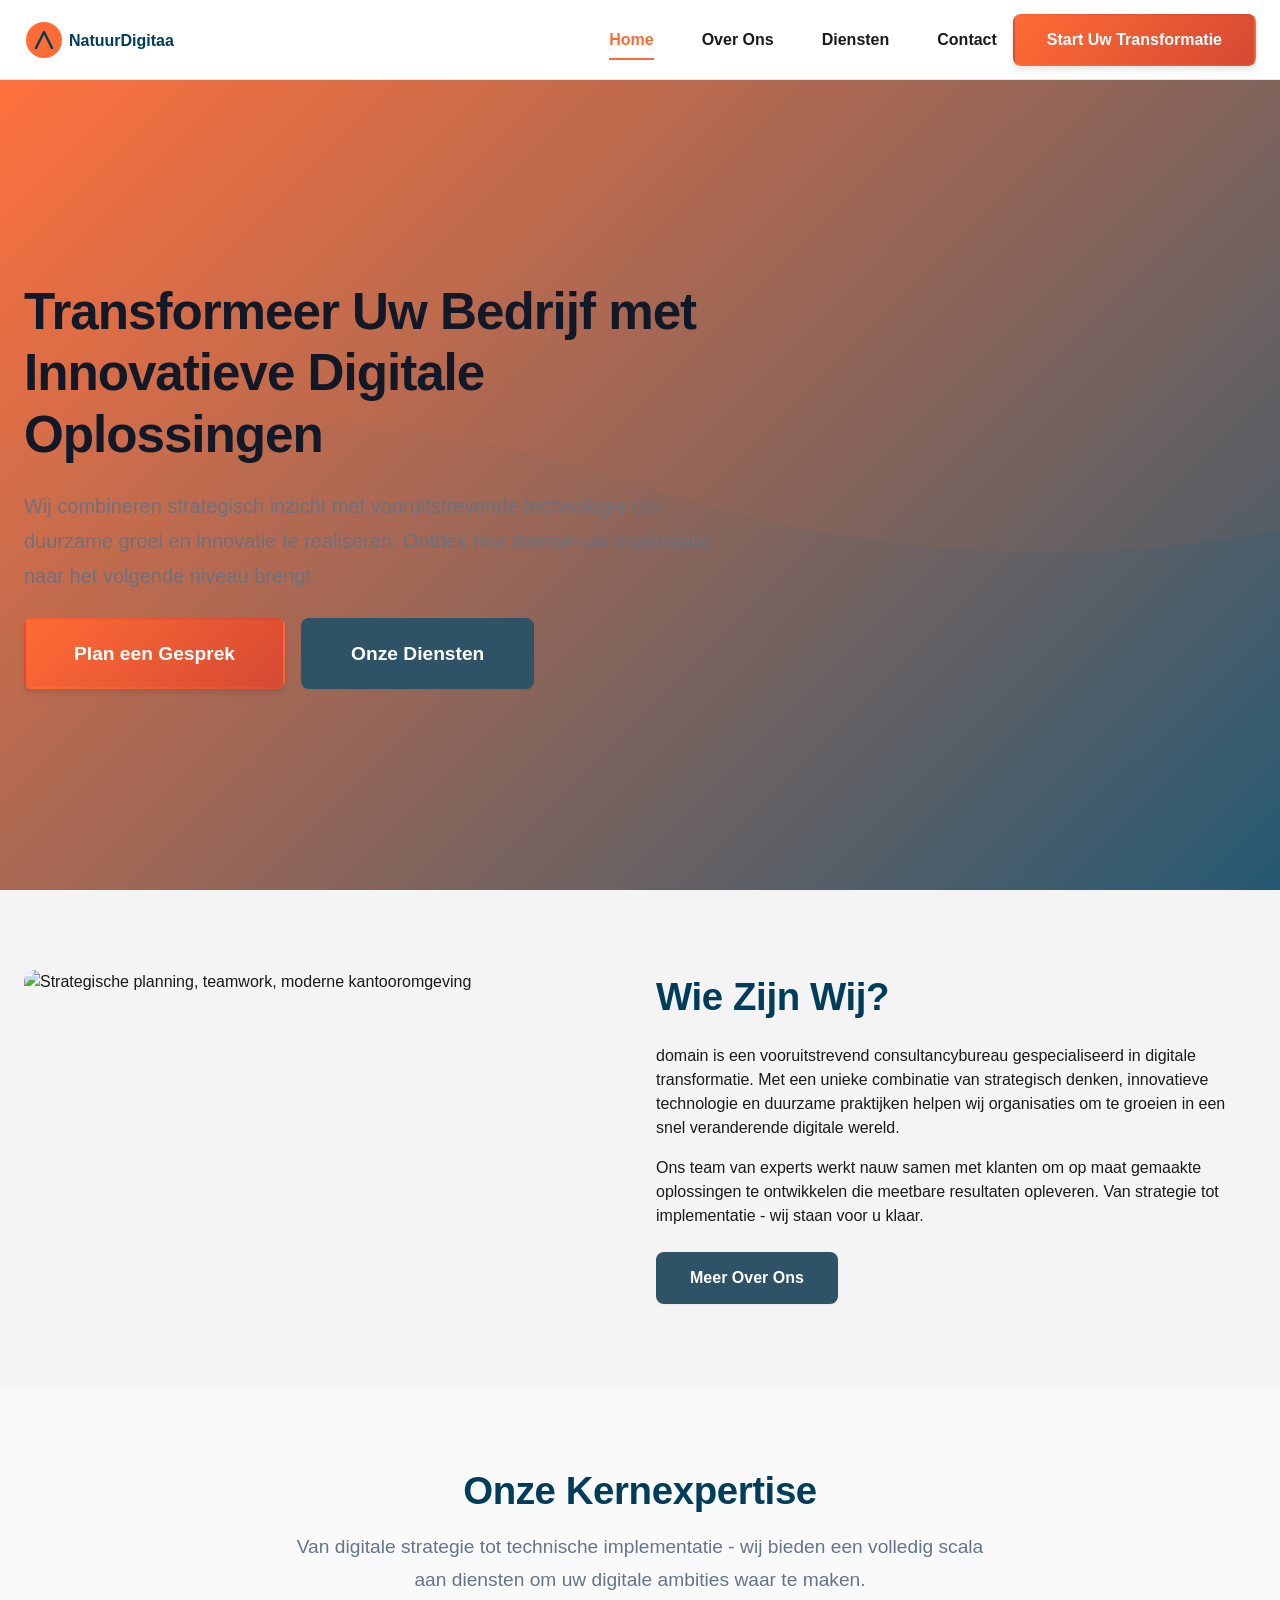
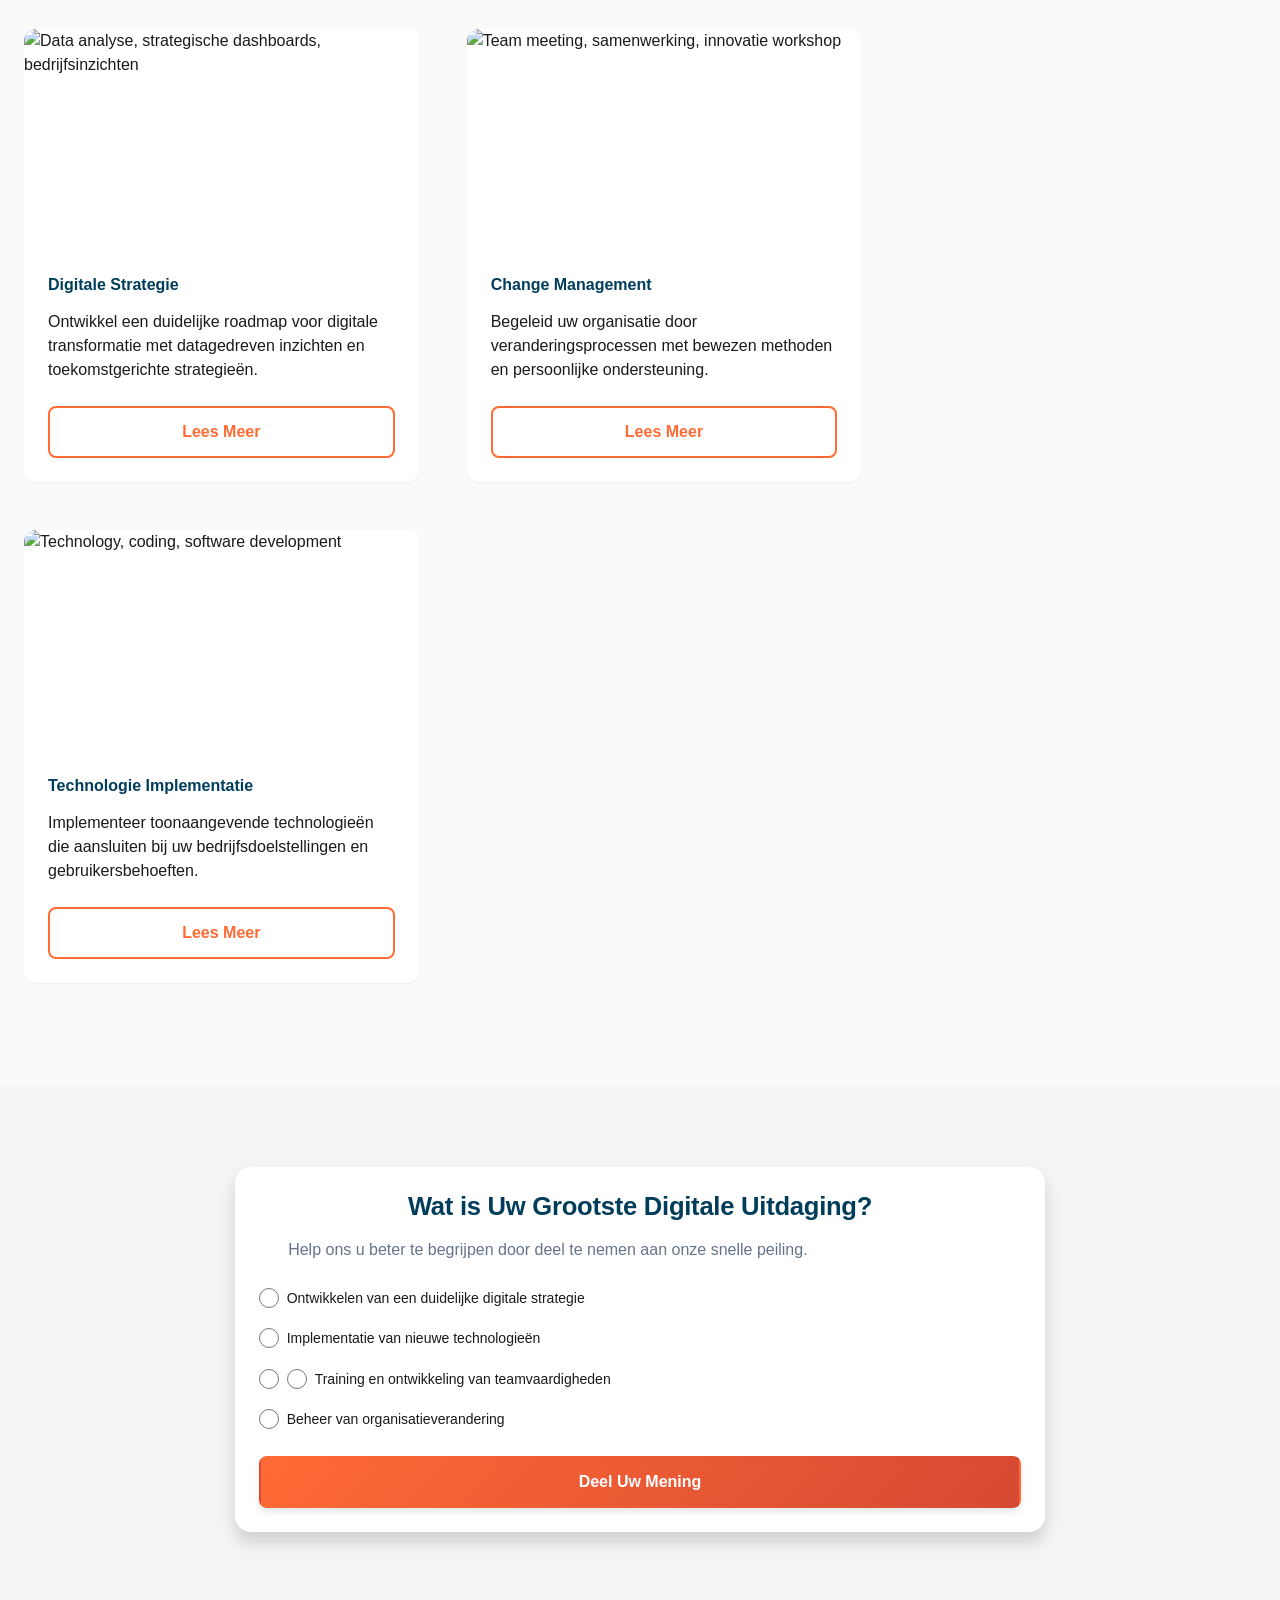
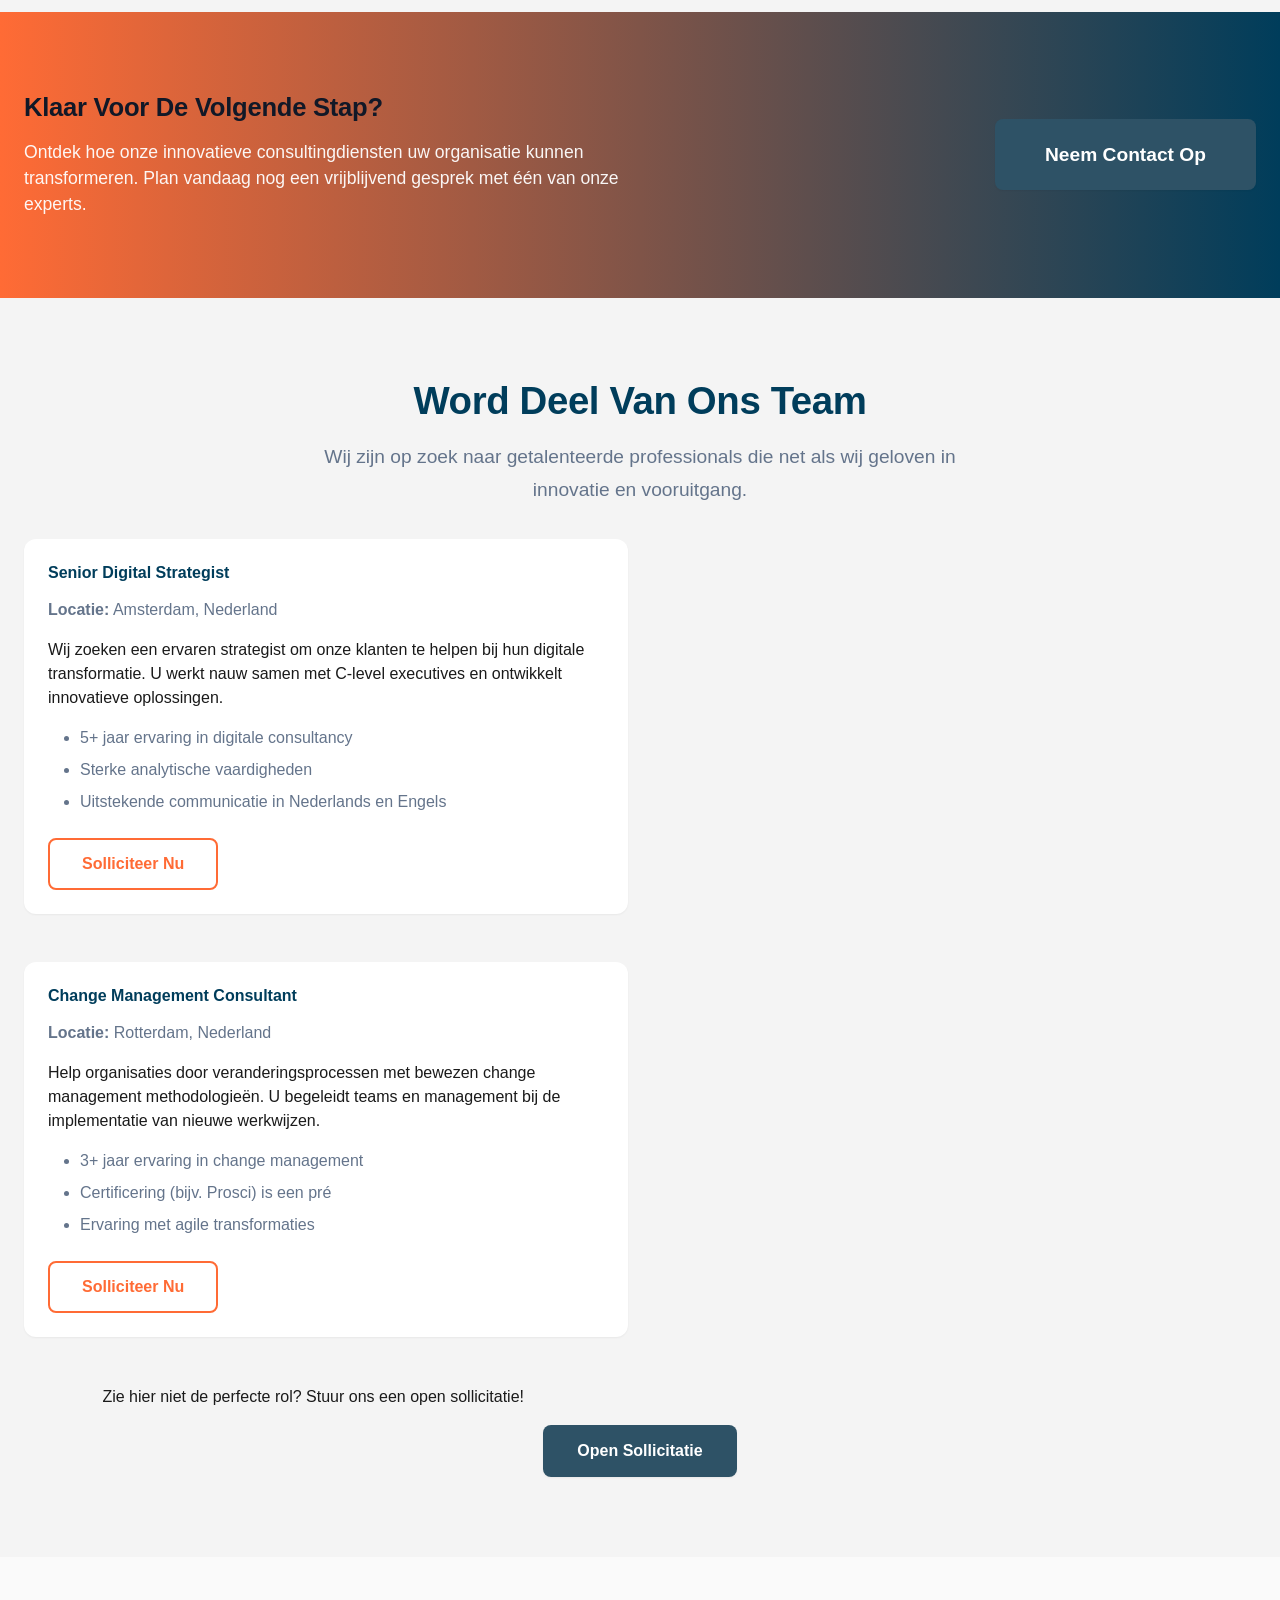
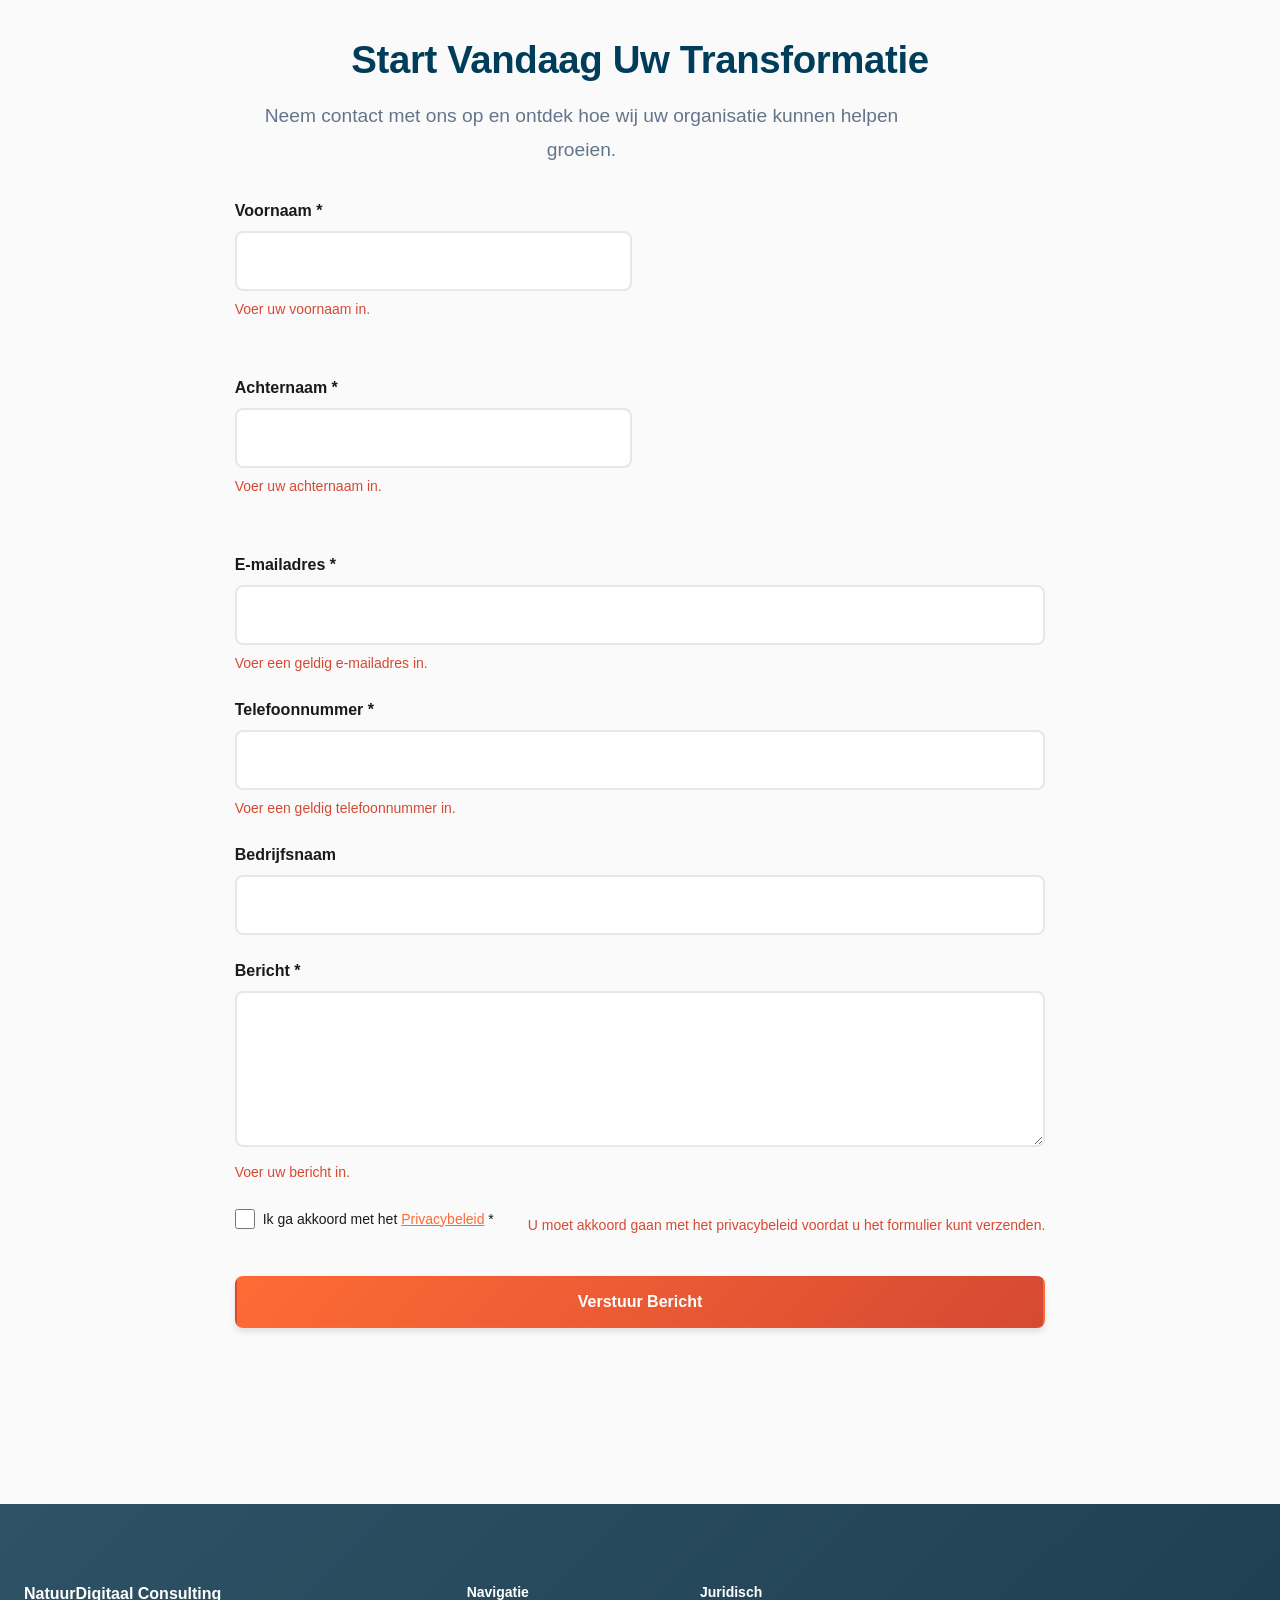
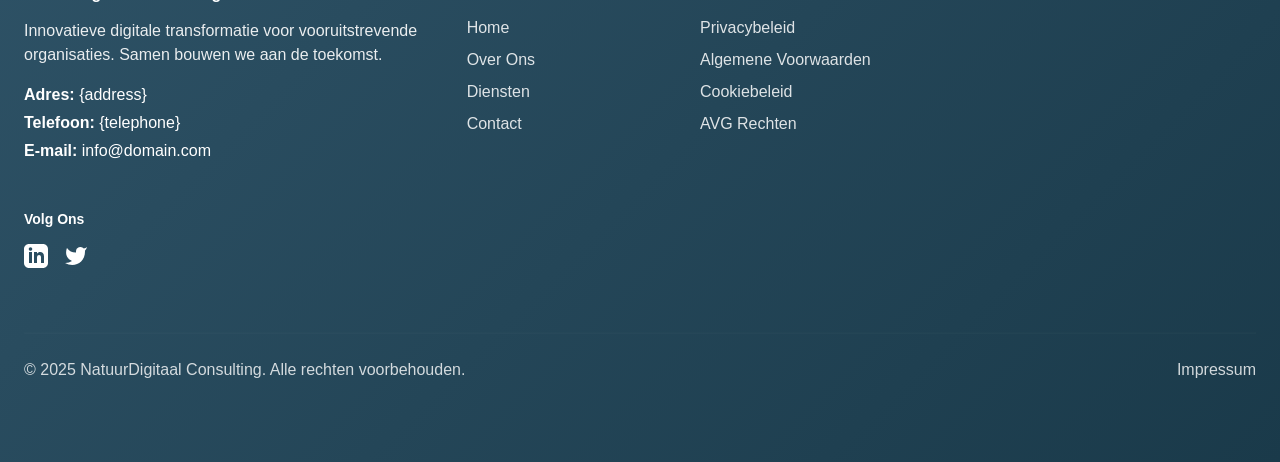
==== index.html @ 5a88f617 "Initial commit: Batch msgbatch_0125sQ4hq7trMGsB5WL47quD results" ====
<!doctype html>
<html lang="nl">
 <head>
  <meta charset="UTF-8">
  <meta name="viewport" content="width=device-width, initial-scale=1.0">
  <title>domain - Innovatieve Digitale Transformatie | domain.com</title>
  <meta name="description" content="domain biedt innovatieve digitale transformatieoplossingen met een toekomstgerichte aanpak. Ontdek hoe wij uw bedrijf helpen groeien met op maat gemaakte consultingdiensten.">
  <link rel="canonical" href="https://domain.com/">
  <meta property="og:title" content="domain - Innovatieve Digitale Transformatie">
  <meta property="og:description" content="Vooruitstrevende digitale consultingoplossingen voor moderne bedrijven. Transformeer uw organisatie met onze innovatieve aanpak.">
  <meta property="og:type" content="website">
  <meta property="og:url" content="https://domain.com/">
  <meta property="og:image" content="https://images.unsplash.com/photo-1551434678-e076c223a692?w=1200&amp;h=630&amp;fit=crop">
  <link rel="stylesheet" href="style.css">
  <link rel="icon" type="image/png" href="/favicon.png">
  <link rel="apple-touch-icon" href="/apple-touch-icon.png">
 </head>
 <body>
  <header class="l-header navbar navbar-expand-md sticky-top bg-white border-bottom">
   <div class="container">
    <a class="c-logo navbar-brand" href="/" aria-label="NatuurDigitaal Consulting Home"> 
     <svg class="c-logo__img" width="150" height="40" viewBox="0 0 150 40" fill="none" xmlns="http://www.w3.org/2000/svg" aria-hidden="true">
      <circle cx="20" cy="20" r="18" fill="#FF6B35" /> <path d="M12 28L20 12L28 28" stroke="#003D5B" stroke-width="2.5" stroke-linecap="round" stroke-linejoin="round" /> <text x="45" y="26" font-family="Arial, sans-serif" font-size="16" font-weight="700" fill="#003D5B">NatuurDigitaal</text>
     </svg> 
    </a>
    <button class="c-nav__toggle navbar-toggler" type="button" aria-controls="navbarNav" aria-expanded="false" aria-label="Toggle navigatie"><span class="navbar-toggler-icon"></span></button>
    <div class="collapse navbar-collapse" id="navbarNav">
     <nav class="c-nav navbar-nav ms-auto" aria-label="Hoofdnavigatie">
      <a class="c-nav__link nav-link" href="/" aria-current="page">Home</a> <a class="c-nav__link nav-link" href="about.html">Over Ons</a> <a class="c-nav__link nav-link" href="services.html">Diensten</a> <a class="c-nav__link nav-link" href="contact.html">Contact</a>
     </nav>
     <a href="contact.html" class="c-button c-button--primary ms-md-3 mt-3 mt-md-0">Start Uw Transformatie</a>
    </div>
   </div>
  </header>
  <main>
   <section class="c-hero l-section py-5" style="background: linear-gradient(135deg, rgba(255,107,53,0.95) 0%, rgba(0,61,91,0.85) 100%), url('https://images.unsplash.com/photo-1497366216548-37526070297c?w=1920&amp;h=1080&amp;fit=crop&amp;q=80') center/cover no-repeat; min-height: 90vh; display: flex; align-items: center; color: white;" data-aos="fade-in">
    <div class="container">
     <div class="row align-items-center">
      <div class="col-lg-7">
       <h1 class="display-3 fw-bold mb-4" style="line-height: 1.2;">Transformeer Uw Bedrijf met Innovatieve Digitale Oplossingen</h1>
       <p class="lead mb-4" style="font-size: 1.25rem; opacity: 0.95;">Wij combineren strategisch inzicht met vooruitstrevende technologie om duurzame groei en innovatie te realiseren. Ontdek hoe domain uw organisatie naar het volgende niveau brengt.</p>
       <div class="d-flex flex-wrap gap-3">
        <a href="contact.html" class="c-button c-button--primary c-button--lg">Plan een Gesprek</a> <a href="services.html" class="c-button c-button--secondary c-button--lg">Onze Diensten</a>
       </div>
      </div>
     </div>
    </div>
   </section>
   <section class="l-section py-4 py-md-5 bg-light" id="about-snippet">
    <div class="container">
     <div class="row align-items-center gy-4">
      <div class="col-lg-6" data-aos="fade-right">
       <div class="ratio ratio-16x9">
        <img src="https://images.unsplash.com/photo-1454165804606-c3d57bc86b40?w=800&amp;h=600&amp;fit=crop&amp;q=80" alt="Strategische planning, teamwork, moderne kantooromgeving" class="img-fluid" style="object-fit: cover; border-radius: 12px;" loading="lazy" width="800" height="600">
       </div>
      </div>
      <div class="col-lg-6" data-aos="fade-left">
       <h2 class="fw-bold mb-4" style="color: #003D5B;">Wie Zijn Wij?</h2>
       <p class="mb-3">domain is een vooruitstrevend consultancybureau gespecialiseerd in digitale transformatie. Met een unieke combinatie van strategisch denken, innovatieve technologie en duurzame praktijken helpen wij organisaties om te groeien in een snel veranderende digitale wereld.</p>
       <p class="mb-4">Ons team van experts werkt nauw samen met klanten om op maat gemaakte oplossingen te ontwikkelen die meetbare resultaten opleveren. Van strategie tot implementatie - wij staan voor u klaar.</p>
       <a href="about.html" class="c-button c-button--secondary">Meer Over Ons</a>
      </div>
     </div>
    </div>
   </section>
   <section class="l-section py-4 py-md-5" id="services-overview">
    <div class="container">
     <div class="text-center mb-5" data-aos="fade-up">
      <h2 class="fw-bold mb-3" style="color: #003D5B;">Onze Kernexpertise</h2>
      <p class="lead" style="max-width: 700px; margin: 0 auto; color: #64748b;">Van digitale strategie tot technische implementatie - wij bieden een volledig scala aan diensten om uw digitale ambities waar te maken.</p>
     </div>
     <div class="row g-4">
      <div class="col-md-6 col-lg-4" data-aos="fade-up" data-aos-delay="100">
       <div class="c-card card h-100 border-0 shadow-sm d-flex flex-column">
        <div class="ratio ratio-16x9">
         <img src="https://images.unsplash.com/photo-1460925895917-afdab827c52f?w=600&amp;h=400&amp;fit=crop&amp;q=80" alt="Data analyse, strategische dashboards, bedrijfsinzichten" class="card-img-top" style="object-fit: cover;" loading="lazy" width="600" height="400">
        </div>
        <div class="card-body d-flex flex-column">
         <h3 class="h5 fw-semibold mb-3" style="color: #003D5B;">Digitale Strategie</h3>
         <p class="mb-4">Ontwikkel een duidelijke roadmap voor digitale transformatie met datagedreven inzichten en toekomstgerichte strategieën.</p>
         <a href="services.html#digital-strategy" class="c-button c-button--tertiary mt-auto">Lees Meer</a>
        </div>
       </div>
      </div>
      <div class="col-md-6 col-lg-4" data-aos="fade-up" data-aos-delay="200">
       <div class="c-card card h-100 border-0 shadow-sm d-flex flex-column">
        <div class="ratio ratio-16x9">
         <img src="https://images.unsplash.com/photo-1551434678-e076c223a692?w=600&amp;h=400&amp;fit=crop&amp;q=80" alt="Team meeting, samenwerking, innovatie workshop" class="card-img-top" style="object-fit: cover;" loading="lazy" width="600" height="400">
        </div>
        <div class="card-body d-flex flex-column">
         <h3 class="h5 fw-semibold mb-3" style="color: #003D5B;">Change Management</h3>
         <p class="mb-4">Begeleid uw organisatie door veranderingsprocessen met bewezen methoden en persoonlijke ondersteuning.</p>
         <a href="services.html#change-management" class="c-button c-button--tertiary mt-auto">Lees Meer</a>
        </div>
       </div>
      </div>
      <div class="col-md-6 col-lg-4" data-aos="fade-up" data-aos-delay="300">
       <div class="c-card card h-100 border-0 shadow-sm d-flex flex-column">
        <div class="ratio ratio-16x9">
         <img src="https://images.unsplash.com/photo-1519389950473-47ba0277781c?w=600&amp;h=400&amp;fit=crop&amp;q=80" alt="Technology, coding, software development" class="card-img-top" style="object-fit: cover;" loading="lazy" width="600" height="400">
        </div>
        <div class="card-body d-flex flex-column">
         <h3 class="h5 fw-semibold mb-3" style="color: #003D5B;">Technologie Implementatie</h3>
         <p class="mb-4">Implementeer toonaangevende technologieën die aansluiten bij uw bedrijfsdoelstellingen en gebruikersbehoeften.</p>
         <a href="services.html#technology" class="c-button c-button--tertiary mt-auto">Lees Meer</a>
        </div>
       </div>
      </div>
     </div>
    </div>
   </section>
   <section class="l-section py-4 py-md-5 bg-light" id="interactive-poll">
    <div class="container">
     <div class="row justify-content-center">
      <div class="col-lg-8" data-aos="zoom-in">
       <div class="card border-0 shadow-lg" style="border-radius: 16px; overflow: hidden;">
        <div class="card-body p-4 p-md-5">
         <h2 class="h3 fw-bold text-center mb-4" style="color: #003D5B;">Wat is Uw Grootste Digitale Uitdaging?</h2>
         <p class="text-center mb-4" style="color: #64748b;">Help ons u beter te begrijpen door deel te nemen aan onze snelle peiling.</p>
         <form id="pollForm" class="c-form">
          <div class="c-form__group mb-3">
           <div class="form-check mb-2">
            <input class="form-check-input" type="radio" name="challenge" id="challenge1" value="digital-strategy" required> <label class="form-check-label" for="challenge1"> Ontwikkelen van een duidelijke digitale strategie </label>
           </div>
           <div class="form-check mb-2">
            <input class="form-check-input" type="radio" name="challenge" id="challenge2" value="technology-adoption" required> <label class="form-check-label" for="challenge2"> Implementatie van nieuwe technologieën </label>
           </div>
           <div class="form-check mb-2">
            <input class="form-check-input" type="radio" name="challenge" id="challenge3" value="team-skills" required> <input class="form-check-input" type="radio" name="challenge" id="challenge3" value="team-skills" required> <label class="form-check-label" for="challenge3"> Training en ontwikkeling van teamvaardigheden </label>
           </div>
           <div class="form-check mb-2">
            <input class="form-check-input" type="radio" name="challenge" id="challenge4" value="change-management" required> <label class="form-check-label" for="challenge4"> Beheer van organisatieverandering </label>
           </div>
           <div class="c-form__error" id="pollError" role="alert"></div>
          </div>
          <button type="submit" class="c-button c-button--primary w-100">Deel Uw Mening</button>
         </form>
         <div id="pollResult" class="mt-4 text-center" style="display: none;">
          <p class="fw-semibold" style="color: #10b981;">Bedankt voor uw deelname! Wij nemen contact met u op.</p>
         </div>
        </div>
       </div>
      </div>
     </div>
    </div>
   </section>
   <section class="l-section py-4 py-md-5" id="promo-banner" style="background: linear-gradient(90deg, #FF6B35 0%, #003D5B 100%); color: white;">
    <div class="container">
     <div class="row align-items-center gy-4">
      <div class="col-lg-8" data-aos="fade-right">
       <h2 class="h3 fw-bold mb-3">Klaar Voor De Volgende Stap?</h2>
       <p class="mb-0" style="font-size: 1.1rem; opacity: 0.95;">Ontdek hoe onze innovatieve consultingdiensten uw organisatie kunnen transformeren. Plan vandaag nog een vrijblijvend gesprek met één van onze experts.</p>
      </div>
      <div class="col-lg-4 text-lg-end" data-aos="fade-left">
       <a href="contact.html" class="c-button c-button--secondary c-button--lg">Neem Contact Op</a>
      </div>
     </div>
    </div>
   </section>
   <section class="l-section py-4 py-md-5 bg-light" id="job-openings">
    <div class="container">
     <div class="text-center mb-5" data-aos="fade-up">
      <h2 class="fw-bold mb-3" style="color: #003D5B;">Word Deel Van Ons Team</h2>
      <p class="lead" style="max-width: 700px; margin: 0 auto; color: #64748b;">Wij zijn op zoek naar getalenteerde professionals die net als wij geloven in innovatie en vooruitgang.</p>
     </div>
     <div class="row g-4">
      <div class="col-md-6" data-aos="fade-up" data-aos-delay="100">
       <div class="card h-100 border-0 shadow-sm">
        <div class="card-body">
         <h3 class="h5 fw-semibold mb-3" style="color: #003D5B;">Senior Digital Strategist</h3>
         <p class="mb-3" style="color: #64748b;"><strong>Locatie:</strong> Amsterdam, Nederland</p>
         <p class="mb-3">Wij zoeken een ervaren strategist om onze klanten te helpen bij hun digitale transformatie. U werkt nauw samen met C-level executives en ontwikkelt innovatieve oplossingen.</p>
         <ul class="mb-4" style="color: #64748b;">
          <li>5+ jaar ervaring in digitale consultancy</li>
          <li>Sterke analytische vaardigheden</li>
          <li>Uitstekende communicatie in Nederlands en Engels</li>
         </ul>
         <a href="contact.html" class="c-button c-button--tertiary">Solliciteer Nu</a>
        </div>
       </div>
      </div>
      <div class="col-md-6" data-aos="fade-up" data-aos-delay="200">
       <div class="card h-100 border-0 shadow-sm">
        <div class="card-body">
         <h3 class="h5 fw-semibold mb-3" style="color: #003D5B;">Change Management Consultant</h3>
         <p class="mb-3" style="color: #64748b;"><strong>Locatie:</strong> Rotterdam, Nederland</p>
         <p class="mb-3">Help organisaties door veranderingsprocessen met bewezen change management methodologieën. U begeleidt teams en management bij de implementatie van nieuwe werkwijzen.</p>
         <ul class="mb-4" style="color: #64748b;">
          <li>3+ jaar ervaring in change management</li>
          <li>Certificering (bijv. Prosci) is een pré</li>
          <li>Ervaring met agile transformaties</li>
         </ul>
         <a href="contact.html" class="c-button c-button--tertiary">Solliciteer Nu</a>
        </div>
       </div>
      </div>
     </div>
     <div class="text-center mt-4" data-aos="fade-up">
      <p class="mb-3">Zie hier niet de perfecte rol? Stuur ons een open sollicitatie!</p>
      <a href="contact.html" class="c-button c-button--secondary">Open Sollicitatie</a>
     </div>
    </div>
   </section>
   <section class="l-section py-4 py-md-5" id="contact-form">
    <div class="container">
     <div class="row justify-content-center">
      <div class="col-lg-8" data-aos="fade-up">
       <div class="text-center mb-5">
        <h2 class="fw-bold mb-3" style="color: #003D5B;">Start Vandaag Uw Transformatie</h2>
        <p class="lead" style="color: #64748b;">Neem contact met ons op en ontdek hoe wij uw organisatie kunnen helpen groeien.</p>
       </div>
       <form id="contactForm" class="c-form" method="POST" novalidate>
        <div class="row g-3">
         <div class="col-md-6">
          <div class="c-form__group">
           <label for="firstName" class="c-form__label form-label">Voornaam *</label> <input type="text" class="c-form__input form-control" id="firstName" name="firstName" required aria-required="true">
           <div class="c-form__error invalid-feedback">Voer uw voornaam in.</div>
          </div>
         </div>
         <div class="col-md-6">
          <div class="c-form__group">
           <label for="lastName" class="c-form__label form-label">Achternaam *</label> <input type="text" class="c-form__input form-control" id="lastName" name="lastName" required aria-required="true">
           <div class="c-form__error invalid-feedback">Voer uw achternaam in.</div>
          </div>
         </div>
        </div>
        <div class="c-form__group mt-3">
         <label for="email" class="c-form__label form-label">E-mailadres *</label> <input type="email" class="c-form__input form-control" id="email" name="email" required aria-required="true">
         <div class="c-form__error invalid-feedback">Voer een geldig e-mailadres in.</div>
        </div>
        <div class="c-form__group mt-3">
         <label for="phone" class="c-form__label form-label">Telefoonnummer *</label> <input type="tel" class="c-form__input form-control" id="phone" name="phone" required aria-required="true">
         <div class="c-form__error invalid-feedback">Voer een geldig telefoonnummer in.</div>
        </div>
        <div class="c-form__group mt-3">
         <label for="company" class="c-form__label form-label">Bedrijfsnaam</label> <input type="text" class="c-form__input form-control" id="company" name="company">
        </div>
        <div class="c-form__group mt-3">
         <label for="message" class="c-form__label form-label">Bericht *</label> <textarea class="c-form__input form-control" id="message" name="message" rows="5" required aria-required="true"></textarea>
         <div class="c-form__error invalid-feedback">Voer uw bericht in.</div>
        </div>
        <div class="c-form__group form-check mt-4">
         <input type="checkbox" class="c-form__checkbox form-check-input" id="privacyConsent" name="privacyConsent" required aria-required="true"> <label class="form-check-label" for="privacyConsent"> Ik ga akkoord met het <a href="privacy.html" target="_blank" rel="noopener noreferrer">Privacybeleid</a> * </label>
         <div class="c-form__error invalid-feedback">U moet akkoord gaan met het privacybeleid voordat u het formulier kunt verzenden.</div>
        </div>
        <button type="submit" class="c-button c-button--primary w-100 mt-4">Verstuur Bericht</button>
       </form>
      </div>
     </div>
    </div>
   </section>
  </main>
  <footer class="l-footer bg-dark text-white py-4 py-md-5">
   <div class="container">
    <div class="row g-4">
     <div class="col-lg-4">
      <h3 class="h5 fw-semibold mb-3">NatuurDigitaal Consulting</h3>
      <p class="mb-3" style="opacity: 0.9;">Innovatieve digitale transformatie voor vooruitstrevende organisaties. Samen bouwen we aan de toekomst.</p>
      <p class="mb-1"><strong>Adres:</strong> {address}</p>
      <p class="mb-1"><strong>Telefoon:</strong> {telephone}</p>
      <p class="mb-0"><strong>E-mail:</strong> info@domain.com</p>
     </div>
     <div class="col-lg-2 col-md-4">
      <h4 class="h6 fw-semibold mb-3">Navigatie</h4>
      <ul class="list-unstyled">
       <li class="mb-2"><a href="/" class="text-white text-decoration-none" style="opacity: 0.85;">Home</a></li>
       <li class="mb-2"><a href="about.html" class="text-white text-decoration-none" style="opacity: 0.85;">Over Ons</a></li>
       <li class="mb-2"><a href="services.html" class="text-white text-decoration-none" style="opacity: 0.85;">Diensten</a></li>
       <li class="mb-2"><a href="contact.html" class="text-white text-decoration-none" style="opacity: 0.85;">Contact</a></li>
      </ul>
     </div>
     <div class="col-lg-3 col-md-4">
      <h4 class="h6 fw-semibold mb-3">Juridisch</h4>
      <ul class="list-unstyled">
       <li class="mb-2"><a href="privacy.html" class="text-white text-decoration-none" style="opacity: 0.85;">Privacybeleid</a></li>
       <li class="mb-2"><a href="terms_and_conditions.html" class="text-white text-decoration-none" style="opacity: 0.85;">Algemene Voorwaarden</a></li>
       <li class="mb-2"><a href="cookie_policy.html" class="text-white text-decoration-none" style="opacity: 0.85;">Cookiebeleid</a></li>
       <li class="mb-2"><a href="gdpr-rights.html" class="text-white text-decoration-none" style="opacity: 0.85;">AVG Rechten</a></li>
      </ul>
     </div>
     <div class="col-lg-3 col-md-4">
      <h4 class="h6 fw-semibold mb-3">Volg Ons</h4>
      <div class="d-flex gap-3 mb-3">
       <a href="https://linkedin.com" class="text-white" aria-label="LinkedIn" target="_blank" rel="noopener noreferrer"> 
        <svg width="24" height="24" fill="currentColor" viewBox="0 0 24 24" aria-hidden="true">
         <path d="M19 0h-14c-2.761 0-5 2.239-5 5v14c0 2.761 2.239 5 5 5h14c2.762 0 5-2.239 5-5v-14c0-2.761-2.238-5-5-5zm-11 19h-3v-11h3v11zm-1.5-12.268c-.966 0-1.75-.79-1.75-1.764s.784-1.764 1.75-1.764 1.75.79 1.75 1.764-.783 1.764-1.75 1.764zm13.5 12.268h-3v-5.604c0-3.368-4-3.113-4 0v5.604h-3v-11h3v1.765c1.396-2.586 7-2.777 7 2.476v6.759z" />
        </svg> 
       </a> <a href="https://twitter.com" class="text-white" aria-label="Twitter" target="_blank" rel="noopener noreferrer"> 
        <svg width="24" height="24" fill="currentColor" viewBox="0 0 24 24" aria-hidden="true">
         <path d="M23 3a10.9 10.9 0 01-3.14 1.53 4.48 4.48 0 00-7.86 3v1A10.66 10.66 0 013 4s-4 9 5 13a11.64 11.64 0 01-7 2c9 5 20 0 20-11.5a4.5 4.5 0 00-.08-.83A7.72 7.72 0 0023 3z" />
        </svg> 
       </a>
      </div>
     </div>
    </div>
    <hr class="my-4" style="opacity: 0.2;">
    <div class="row">
     <div class="col-md-6 text-center text-md-start">
      <p class="mb-0" style="opacity: 0.8;">© 2025 NatuurDigitaal Consulting. Alle rechten voorbehouden.</p>
     </div>
     <div class="col-md-6 text-center text-md-end">
      <a href="impressum.html" class="text-white text-decoration-none" style="opacity: 0.8;">Impressum</a>
     </div>
    </div>
   </div>
  </footer>
  <script src="script.js" defer></script>
 </body>
</html>
---- style.css ----
:root {
  --color-primary: #FF6B35;
  --color-secondary: #2E5266;
  --color-accent: #D64933;
  --color-success: #6A994E;
  --color-error: #D64933;
  --color-bg: #FAFAFA;
  --color-bg-alt: #F4F4F4;
  --color-text: #1A1A1A;
  --color-text-light: #6B7280;
  --color-border: #E5E7EB;
  --color-neutral-50: #F9FAFB;
  --color-neutral-100: #F3F4F6;
  --color-neutral-200: #E5E7EB;
  --color-neutral-300: #D1D5DB;
  --color-neutral-700: #374151;
  --color-neutral-800: #1F2937;
  --color-neutral-900: #111827;
  --font-primary: 'Inter', -apple-system, BlinkMacSystemFont, 'Segoe UI', Roboto, 'Helvetica Neue', sans-serif;
  --font-secondary: 'Space Grotesk', -apple-system, BlinkMacSystemFont, 'Segoe UI', Roboto, sans-serif;
  --font-size-sm: clamp(0.875rem, 1vw, 1rem);
  --font-size-base: clamp(1rem, 1.2vw, 1.125rem);
  --font-size-lg: clamp(1.125rem, 1.5vw, 1.375rem);
  --font-size-xl: clamp(1.5rem, 2vw, 2rem);
  --font-size-2xl: clamp(2rem, 3vw, 2.5rem);
  --font-size-3xl: clamp(2.5rem, 4vw, 3.5rem);
  --font-weight-normal: 400;
  --font-weight-medium: 500;
  --font-weight-semibold: 600;
  --font-weight-bold: 700;
  --line-height-tight: 1.2;
  --line-height-normal: 1.5;
  --line-height-relaxed: 1.75;
  --space-xs: 0.25rem;
  --space-sm: 0.5rem;
  --space-md: 1rem;
  --space-lg: 1.5rem;
  --space-xl: 2rem;
  --space-2xl: 3rem;
  --space-3xl: 4rem;
  --space-4xl: 5rem;
  --space-5xl: 6rem;
  --logo-w: 150px;
  --logo-h: 40px;
  --header-h: 80px;
  --container-max: 1280px;
  --container-padding: var(--space-lg);
  --z-nav: 1000;
  --z-modal: 1001;
  --z-dropdown: 500;
  --shadow-sm: 0 1px 2px rgba(0, 0, 0, 0.05);
  --shadow-md: 0 4px 6px rgba(0, 0, 0, 0.1);
  --shadow-lg: 0 10px 15px rgba(0, 0, 0, 0.15);
  --shadow-xl: 0 20px 25px rgba(0, 0, 0, 0.2);
  --transition-base: 200ms ease-in-out;
  --transition-slow: 300ms ease-in-out;
  --border-radius-sm: 4px;
  --border-radius-md: 8px;
  --border-radius-lg: 12px;
  --border-radius-xl: 16px;
  --border-radius-full: 9999px;
}

*,
*::before,
*::after {
  box-sizing: border-box;
  margin: 0;
  padding: 0;
}

html {
  font-size: 16px;
  scroll-behavior: smooth;
  max-width: 100%;
  overflow-x: hidden;
}

@media (prefers-reduced-motion: reduce) {
  html {
    scroll-behavior: auto;
  }
  *,
  *::before,
  *::after {
    animation-duration: 0.01ms !important;
    animation-iteration-count: 1 !important;
    transition-duration: 0.01ms !important;
  }
}

body {
  font-family: var(--font-primary);
  font-size: var(--font-size-base);
  font-weight: var(--font-weight-normal);
  line-height: var(--line-height-normal);
  color: var(--color-text);
  background-color: var(--color-bg);
  max-width: 100%;
  overflow-x: hidden;
  -webkit-font-smoothing: antialiased;
  -moz-osx-font-smoothing: grayscale;
}

body.u-no-scroll {
  overflow: hidden;
  position: fixed;
  width: 100%;
}

img,
svg,
video {
  max-width: 100%;
  height: auto;
  display: block;
}

a {
  color: var(--color-primary);
  text-decoration: none;
  transition: color var(--transition-base);
}

a:hover {
  color: var(--color-accent);
}

a:focus {
  outline: 2px solid var(--color-accent);
  outline-offset: 2px;
}

h1,
h2,
h3,
h4,
h5,
h6 {
  font-family: var(--font-secondary);
  font-weight: var(--font-weight-bold);
  line-height: var(--line-height-tight);
  margin-top: var(--space-xl);
  margin-bottom: var(--space-md);
  color: var(--color-neutral-900);
}

h1:first-child,
h2:first-child,
h3:first-child,
h4:first-child,
h5:first-child,
h6:first-child {
  margin-top: 0;
}

h1 {
  font-size: var(--font-size-3xl);
  letter-spacing: -0.02em;
}

h2 {
  font-size: var(--font-size-2xl);
  letter-spacing: -0.01em;
}

h3 {
  font-size: var(--font-size-xl);
}

h4 {
  font-size: var(--font-size-lg);
}

h5 {
  font-size: var(--font-size-base);
}

h6 {
  font-size: var(--font-size-sm);
}

p {
  margin-bottom: var(--space-md);
  max-width: 65ch;
}

p:last-child {
  margin-bottom: 0;
}

ul,
ol {
  margin-bottom: var(--space-md);
  padding-left: var(--space-xl);
}

li {
  margin-bottom: var(--space-sm);
}

.container {
  max-width: var(--container-max);
  margin: 0 auto;
  padding-left: var(--container-padding);
  padding-right: var(--container-padding);
  width: 100%;
}

.l-header {
  background-color: #ffffff;
  border-bottom: 1px solid var(--color-border);
  position: sticky;
  top: 0;
  z-index: var(--z-nav);
  height: var(--header-h);
  display: flex;
  align-items: center;
  transition: box-shadow var(--transition-base);
}

.l-header.is-scrolled {
  box-shadow: var(--shadow-md);
}

.l-header .container {
  display: flex;
  align-items: center;
  justify-content: space-between;
  height: 100%;
}

.navbar {
  width: 100%;
  display: flex;
  align-items: center;
  justify-content: space-between;
}

.navbar-brand {
  display: flex;
  align-items: center;
}

.c-logo {
  display: flex;
  align-items: center;
  font-family: var(--font-secondary);
  font-weight: var(--font-weight-bold);
  font-size: var(--font-size-lg);
  color: var(--color-text);
  text-decoration: none;
  transition: opacity var(--transition-base);
}

.c-logo:hover {
  opacity: 0.8;
  color: var(--color-text);
}

.c-logo:focus {
  outline: 2px solid var(--color-accent);
  outline-offset: 4px;
}

.c-logo__img {
  width: var(--logo-w);
  height: var(--logo-h);
  object-fit: contain;
}

.c-nav__toggle {
  display: none;
  width: 48px;
  height: 48px;
  padding: var(--space-sm);
  background: none;
  border: 2px solid var(--color-border);
  border-radius: var(--border-radius-sm);
  cursor: pointer;
  transition: all var(--transition-base);
  position: relative;
  z-index: calc(var(--z-nav) + 2);
}

.c-nav__toggle:hover {
  border-color: var(--color-primary);
  background-color: rgba(255, 107, 53, 0.05);
}

.c-nav__toggle:focus {
  outline: 2px solid var(--color-accent);
  outline-offset: 2px;
}

.navbar-toggler-icon {
  display: block;
  width: 24px;
  height: 2px;
  background-color: var(--color-text);
  position: relative;
  transition: background-color var(--transition-base);
}

.navbar-toggler-icon::before,
.navbar-toggler-icon::after {
  content: '';
  position: absolute;
  left: 0;
  width: 100%;
  height: 2px;
  background-color: var(--color-text);
  transition: transform var(--transition-base);
}

.navbar-toggler-icon::before {
  top: -8px;
}

.navbar-toggler-icon::after {
  bottom: -8px;
}

.c-nav__toggle[aria-expanded="true"] .navbar-toggler-icon {
  background-color: transparent;
}

.c-nav__toggle[aria-expanded="true"] .navbar-toggler-icon::before {
  transform: rotate(45deg);
  top: 0;
}

.c-nav__toggle[aria-expanded="true"] .navbar-toggler-icon::after {
  transform: rotate(-45deg);
  bottom: 0;
}

.navbar-collapse {
  display: flex;
  align-items: center;
  justify-content: flex-end;
}

.c-nav {
  display: flex;
  align-items: center;
}

.navbar-nav {
  display: flex;
  align-items: center;
  list-style: none;
  margin: 0;
  padding: 0;
  gap: var(--space-md);
}

.c-nav__link {
  display: block;
  padding: var(--space-sm) var(--space-md);
  font-family: var(--font-secondary);
  font-weight: var(--font-weight-semibold);
  font-size: var(--font-size-base);
  color: var(--color-text);
  text-decoration: none;
  position: relative;
  transition: color var(--transition-base);
}

.c-nav__link::after {
  content: '';
  position: absolute;
  bottom: 0;
  left: var(--space-md);
  right: var(--space-md);
  height: 2px;
  background-color: var(--color-primary);
  transform: scaleX(0);
  transition: transform var(--transition-base);
}

.c-nav__link:hover {
  color: var(--color-primary);
}

.c-nav__link:hover::after {
  transform: scaleX(1);
}

.c-nav__link:focus {
  outline: 2px solid var(--color-accent);
  outline-offset: 2px;
}

.c-nav__link[aria-current="page"] {
  color: var(--color-primary);
}

.c-nav__link[aria-current="page"]::after {
  transform: scaleX(1);
}

.nav-link.active {
  color: var(--color-primary);
}

.nav-link.active::after {
  transform: scaleX(1);
}

@media (max-width: 768px) {
  .c-nav__toggle {
    display: flex;
    align-items: center;
    justify-content: center;
  }
  
  .navbar-collapse {
    position: fixed;
    top: var(--header-h);
    left: 0;
    right: 0;
    background-color: #ffffff;
    border-bottom: 1px solid var(--color-border);
    flex-direction: column;
    align-items: stretch;
    padding: var(--space-lg);
    max-height: 0;
    overflow: hidden;
    transition: max-height var(--transition-slow);
    box-shadow: var(--shadow-lg);
    z-index: calc(var(--z-nav) + 1);
  }
  
  .navbar-collapse.show {
    max-height: calc(100vh - var(--header-h));
    overflow-y: auto;
  }
  
  .navbar-nav {
    flex-direction: column;
    align-items: stretch;
    gap: 0;
    width: 100%;
  }
  
  .c-nav__link {
    padding: var(--space-md);
    border-radius: var(--border-radius-sm);
  }
  
  .c-nav__link:hover {
    background-color: var(--color-bg-alt);
  }
  
  .c-nav__link::after {
    display: none;
  }
  
  .ms-md-3 {
    margin-left: 0 !important;
    margin-top: var(--space-md);
    width: 100%;
  }
  
  .mt-md-0 {
    margin-top: var(--space-md) !important;
  }
  
  .c-button {
    width: 100%;
  }
}

.c-button {
  display: inline-flex;
  align-items: center;
  justify-content: center;
  padding: var(--space-md) var(--space-xl);
  font-family: var(--font-secondary);
  font-size: var(--font-size-base);
  font-weight: var(--font-weight-semibold);
  line-height: 1;
  text-decoration: none;
  text-align: center;
  border: 2px solid transparent;
  border-radius: var(--border-radius-md);
  cursor: pointer;
  transition: all var(--transition-base);
  white-space: nowrap;
  min-height: 48px;
}

.c-button:focus {
  outline: 2px solid var(--color-accent);
  outline-offset: 2px;
}

.c-button--primary {
  background: linear-gradient(135deg, var(--color-primary) 0%, var(--color-accent) 100%);
  color: #ffffff;
  box-shadow: var(--shadow-md);
}

.c-button--primary:hover {
  transform: translateY(-2px);
  box-shadow: var(--shadow-lg);
  color: #ffffff;
}

.c-button--primary:active {
  transform: translateY(0);
}

.c-button--secondary {
  background-color: var(--color-secondary);
  color: #ffffff;
  box-shadow: var(--shadow-sm);
}

.c-button--secondary:hover {
  background-color: #234558;
  color: #ffffff;
  transform: translateY(-1px);
  box-shadow: var(--shadow-md);
}

.c-button--tertiary {
  background-color: transparent;
  border-color: var(--color-primary);
  color: var(--color-primary);
}

.c-button--tertiary:hover {
  background-color: var(--color-primary);
  color: #ffffff;
}

.c-button--light {
  background-color: #ffffff;
  color: var(--color-primary);
}

.c-button--light:hover {
  background-color: var(--color-bg-alt);
  color: var(--color-primary);
}

.c-button--lg {
  padding: var(--space-lg) var(--space-2xl);
  font-size: var(--font-size-lg);
  min-height: 56px;
}

.c-button--large {
  padding: var(--space-lg) var(--space-2xl);
  font-size: var(--font-size-lg);
  min-height: 56px;
}

.c-button:disabled,
.c-button.is-disabled {
  opacity: 0.5;
  cursor: not-allowed;
  pointer-events: none;
}

.l-footer {
  background: linear-gradient(135deg, var(--color-secondary) 0%, #1a3a4a 100%);
  color: var(--color-neutral-100);
  padding-top: var(--space-3xl);
  padding-bottom: var(--space-2xl);
  margin-top: var(--space-5xl);
}

.l-footer .h5,
.l-footer .h6 {
  color: #ffffff;
}

.l-footer a {
  color: var(--color-neutral-100);
  transition: color var(--transition-base);
}

.l-footer a:hover {
  color: var(--color-primary);
}

.l-footer hr {
  border-color: rgba(255, 255, 255, 0.1);
}

.l-footer .list-unstyled {
  padding-left: 0;
  list-style: none;
}

.l-section {
  padding-top: var(--space-3xl);
  padding-bottom: var(--space-3xl);
  scroll-margin-top: var(--header-h);
}

.py-4 {
  padding-top: var(--space-2xl);
  padding-bottom: var(--space-2xl);
}

.py-5 {
  padding-top: var(--space-3xl);
  padding-bottom: var(--space-3xl);
}

@media (min-width: 768px) {
  .py-md-5 {
    padding-top: var(--space-4xl);
    padding-bottom: var(--space-4xl);
  }
}

.bg-light {
  background-color: var(--color-bg-alt) !important;
}

.bg-white {
  background-color: #ffffff !important;
}

.bg-dark {
  background: linear-gradient(135deg, var(--color-secondary) 0%, #1a3a4a 100%);
  color: #ffffff;
}

.bg-dark h1,
.bg-dark h2,
.bg-dark h3,
.bg-dark h4,
.bg-dark h5,
.bg-dark h6 {
  color: #ffffff;
}

.c-hero {
  position: relative;
  padding-top: var(--space-4xl);
  padding-bottom: var(--space-4xl);
  background: linear-gradient(135deg, rgba(255, 107, 53, 0.05) 0%, rgba(46, 82, 102, 0.05) 100%);
  overflow: hidden;
}

.c-hero::before {
  content: '';
  position: absolute;
  top: 0;
  left: 0;
  right: 0;
  bottom: 0;
  background-image: url('data:image/svg+xml;charset=utf-8,%3Csvg xmlns="http://www.w3.org/2000/svg" viewBox="0 0 1200 600"%3E%3Cpath d="M0 300Q300 200 600 300T1200 300V0H0z" fill="%23FF6B35" opacity=".05"/%3E%3C/svg%3E');
  background-size: cover;
  background-position: center;
  z-index: 0;
}

.c-hero > * {
  position: relative;
  z-index: 1;
}

.display-3 {
  font-size: var(--font-size-3xl);
  font-weight: var(--font-weight-bold);
  line-height: var(--line-height-tight);
}

.display-4 {
  font-size: var(--font-size-2xl);
  font-weight: var(--font-weight-bold);
  line-height: var(--line-height-tight);
}

.display-5 {
  font-size: var(--font-size-xl);
  font-weight: var(--font-weight-bold);
  line-height: var(--line-height-tight);
}

.fw-bold {
  font-weight: var(--font-weight-bold);
}

.fw-semibold {
  font-weight: var(--font-weight-semibold);
}

.fw-medium {
  font-weight: var(--font-weight-medium);
}

.lead {
  font-size: var(--font-size-lg);
  color: var(--color-text-light);
  line-height: var(--line-height-relaxed);
}

.mb-0 {
  margin-bottom: 0;
}

.mb-1 {
  margin-bottom: var(--space-xs);
}

.mb-2 {
  margin-bottom: var(--space-sm);
}

.mb-3 {
  margin-bottom: var(--space-md);
}

.mb-4 {
  margin-bottom: var(--space-lg);
}

.mb-5 {
  margin-bottom: var(--space-xl);
}

.mt-0 {
  margin-top: 0;
}

.mt-3 {
  margin-top: var(--space-md);
}

.mt-4 {
  margin-top: var(--space-lg);
}

.mt-5 {
  margin-top: var(--space-xl);
}

.mt-auto {
  margin-top: auto;
}

.me-2 {
  margin-right: var(--space-sm);
}

.me-3 {
  margin-right: var(--space-md);
}

.ms-auto {
  margin-left: auto;
}

.p-3 {
  padding: var(--space-md);
}

.p-4 {
  padding: var(--space-lg);
}

.py-3 {
  padding-top: var(--space-md);
  padding-bottom: var(--space-md);
}

@media (min-width: 768px) {
  .p-md-5 {
    padding: var(--space-xl);
  }
}

.d-flex {
  display: flex;
}

.flex-wrap {
  flex-wrap: wrap;
}

.flex-column {
  flex-direction: column;
}

.align-items-center {
  align-items: center;
}

.align-items-start {
  align-items: flex-start;
}

.justify-content-center {
  justify-content: center;
}

.flex-shrink-0 {
  flex-shrink: 0;
}

.gap-3 {
  gap: var(--space-md);
}

.row {
  display: flex;
  flex-wrap: wrap;
  margin-left: calc(var(--space-md) * -1);
  margin-right: calc(var(--space-md) * -1);
}

.row > * {
  padding-left: var(--space-md);
  padding-right: var(--space-md);
}

.g-4 {
  gap: var(--space-lg);
  margin-left: calc(var(--space-lg) * -0.5);
  margin-right: calc(var(--space-lg) * -0.5);
}

.g-4 > * {
  padding-left: calc(var(--space-lg) * 0.5);
  padding-right: calc(var(--space-lg) * 0.5);
  margin-bottom: var(--space-lg);
}

.gy-4 {
  row-gap: var(--space-lg);
}

.g-3 {
  gap: var(--space-md);
  margin-left: calc(var(--space-md) * -0.5);
  margin-right: calc(var(--space-md) * -0.5);
}

.g-3 > * {
  padding-left: calc(var(--space-md) * 0.5);
  padding-right: calc(var(--space-md) * 0.5);
  margin-bottom: var(--space-md);
}

.col-12 {
  width: 100%;
}

.col-6 {
  width: 50%;
}

@media (min-width: 768px) {
  .col-md-4 {
    width: 33.333333%;
  }
  
  .col-md-6 {
    width: 50%;
  }
  
  .col-md-8 {
    width: 66.666667%;
  }
  
  .col-md-10 {
    width: 83.333333%;
  }
}

@media (min-width: 1024px) {
  .col-lg-2 {
    width: 16.666667%;
  }
  
  .col-lg-3 {
    width: 25%;
  }
  
  .col-lg-4 {
    width: 33.333333%;
  }
  
  .col-lg-5 {
    width: 41.666667%;
  }
  
  .col-lg-6 {
    width: 50%;
  }
  
  .col-lg-7 {
    width: 58.333333%;
  }
  
  .col-lg-8 {
    width: 66.666667%;
  }
  
  .col-lg-10 {
    width: 83.333333%;
  }
}

@media (min-width: 1200px) {
  .col-xl-9 {
    width: 75%;
  }
}

.text-center {
  text-align: center;
}

@media (min-width: 768px) {
  .text-md-start {
    text-align: left;
  }
  
  .text-md-end {
    text-align: right;
  }
}

@media (min-width: 1024px) {
  .text-lg-end {
    text-align: right;
  }
}

.text-white {
  color: #ffffff !important;
}

.text-muted {
  color: var(--color-text-light) !important;
}

.text-primary {
  color: var(--color-primary) !important;
}

.text-danger {
  color: var(--color-error) !important;
}

.text-decoration-none {
  text-decoration: none !important;
}

.text-decoration-underline {
  text-decoration: underline !important;
}

.c-card {
  display: flex;
  flex-direction: column;
  background-color: #ffffff;
  border: 1px solid var(--color-border);
  border-radius: var(--border-radius-lg);
  overflow: hidden;
  transition: all var(--transition-base);
  height: 100%;
  box-shadow: var(--shadow-sm);
}

.c-card:hover {
  box-shadow: var(--shadow-lg);
  transform: translateY(-4px);
}

.card {
  display: flex;
  flex-direction: column;
  background-color: #ffffff;
  border: 1px solid var(--color-border);
  border-radius: var(--border-radius-lg);
  overflow: hidden;
  transition: all var(--transition-base);
}

.card-img-top {
  width: 100%;
  height: 100%;
  object-fit: cover;
}

.card-body {
  padding: var(--space-lg);
  flex-grow: 1;
}

.c-card__body {
  padding: var(--space-lg);
  flex-grow: 1;
  display: flex;
  flex-direction: column;
}

.c-card__header {
  padding: var(--space-lg);
  border-bottom: 1px solid var(--color-border);
  background-color: var(--color-bg-alt);
}

.c-card__footer {
  margin-top: auto;
  padding: 0 var(--space-lg) var(--space-lg);
}

.border-0 {
  border: 0 !important;
}

.shadow-sm {
  box-shadow: var(--shadow-sm) !important;
}

.shadow {
  box-shadow: var(--shadow-md) !important;
}

.shadow-lg {
  box-shadow: var(--shadow-lg) !important;
}

.h-100 {
  height: 100%;
}

.w-100 {
  width: 100%;
}

.ratio {
  position: relative;
  width: 100%;
  overflow: hidden;
}

.ratio::before {
  content: '';
  display: block;
}

.ratio-16x9::before {
  padding-top: 56.25%;
}

.ratio-4x3::before {
  padding-top: 75%;
}

.ratio-1x1::before {
  padding-top: 100%;
}

.ratio > * {
  position: absolute;
  top: 0;
  left: 0;
  width: 100%;
  height: 100%;
  object-fit: cover;
}

.img-fluid {
  max-width: 100%;
  height: auto;
}

.rounded-3 {
  border-radius: var(--border-radius-lg) !important;
}

.c-form {
  max-width: 100%;
}

.c-form__group {
  margin-bottom: var(--space-lg);
}

.c-form__label {
  display: block;
  margin-bottom: var(--space-sm);
  font-weight: var(--font-weight-semibold);
  color: var(--color-text);
  font-size: var(--font-size-base);
}

.form-label {
  display: block;
  margin-bottom: var(--space-sm);
  font-weight: var(--font-weight-semibold);
  color: var(--color-text);
  font-size: var(--font-size-base);
}

.c-form__input,
.form-control {
  width: 100%;
  padding: var(--space-md);
  font-family: var(--font-primary);
  font-size: var(--font-size-base);
  line-height: var(--line-height-normal);
  color: var(--color-text);
  background-color: #ffffff;
  border: 2px solid var(--color-border);
  border-radius: var(--border-radius-md);
  transition: all var(--transition-base);
  min-height: 48px;
}

.c-form__input:hover,
.form-control:hover {
  border-color: var(--color-primary);
}

.c-form__input:focus,
.form-control:focus {
  outline: none;
  border-color: var(--color-primary);
  box-shadow: 0 0 0 3px rgba(255, 107, 53, 0.1);
}

.c-form__input::placeholder,
.form-control::placeholder {
  color: var(--color-text-light);
}

textarea.c-form__input,
textarea.form-control {
  resize: vertical;
  min-height: 120px;
}

.c-form__input.has-error,
.form-control.is-invalid {
  border-color: var(--color-error);
}

.c-form__error,
.invalid-feedback {
  display: block;
  margin-top: var(--space-sm);
  font-size: var(--font-size-sm);
  color: var(--color-error);
}

.form-check {
  display: flex;
  align-items: flex-start;
  gap: var(--space-sm);
  margin-bottom: var(--space-md);
}

.c-form__checkbox,
.form-check-input {
  flex-shrink: 0;
  width: 20px;
  height: 20px;
  margin-top: 2px;
  cursor: pointer;
  accent-color: var(--color-primary);
  border: 2px solid var(--color-border);
  border-radius: var(--border-radius-sm);
  min-width: 20px;
  min-height: 20px;
}

.c-form__checkbox:focus,
.form-check-input:focus {
  outline: 2px solid var(--color-accent);
  outline-offset: 2px;
}

.form-check-label {
  font-size: var(--font-size-sm);
  line-height: var(--line-height-relaxed);
  cursor: pointer;
  flex-grow: 1;
}

.form-check-label a {
  color: var(--color-primary);
  text-decoration: underline;
}

.form-check-label a:hover {
  color: var(--color-accent);
}

.breadcrumb {
  display: flex;
  flex-wrap: wrap;
  list-style: none;
  margin: 0;
  padding: var(--space-md) 0;
  gap: var(--space-sm);
  font-size: var(--font-size-sm);
}

.breadcrumb-item {
  display: flex;
  align-items: center;
}

.breadcrumb-item + .breadcrumb-item::before {
  content: '/';
  margin-right: var(--space-sm);
  color: var(--color-text-light);
}

.breadcrumb-item a {
  color: var(--color-text-light);
  transition: color var(--transition-base);
}

.breadcrumb-item a:hover {
  color: var(--color-primary);
}

.breadcrumb-item.active {
  color: var(--color-text);
  font-weight: var(--font-weight-medium);
}

.alert {
  padding: var(--space-lg);
  border-radius: var(--border-radius-md);
  margin-bottom: var(--space-lg);
  border: 1px solid transparent;
}

.alert-info {
  background-color: rgba(46, 82, 102, 0.1);
  border-color: rgba(46, 82, 102, 0.2);
  color: var(--color-secondary);
}

.alert-link {
  font-weight: var(--font-weight-semibold);
  color: var(--color-primary);
}

.alert-link:hover {
  color: var(--color-accent);
}

.table-responsive {
  overflow-x: auto;
  margin-bottom: var(--space-lg);
}

.table {
  width: 100%;
  border-collapse: collapse;
  margin-bottom: var(--space-lg);
}

.table thead th {
  padding: var(--space-md);
  background-color: var(--color-bg-alt);
  border: 1px solid var(--color-border);
  font-weight: var(--font-weight-semibold);
  text-align: left;
}

.table tbody td {
  padding: var(--space-md);
  border: 1px solid var(--color-border);
}

.table-bordered {
  border: 1px solid var(--color-border);
}

.table-light {
  background-color: var(--color-bg-alt);
}

.border-bottom {
  border-bottom: 1px solid var(--color-border);
}

.sticky-top {
  position: sticky;
  top: 0;
  z-index: var(--z-nav);
}

.mx-auto {
  margin-left: auto;
  margin-right: auto;
}

.my-4 {
  margin-top: var(--space-lg);
  margin-bottom: var(--space-lg);
}

.small {
  font-size: var(--font-size-sm);
}

.list-unstyled {
  list-style: none;
  padding-left: 0;
}

.h1,
.h2,
.h3,
.h4,
.h5,
.h6 {
  font-family: var(--font-secondary);
  font-weight: var(--font-weight-bold);
  line-height: var(--line-height-tight);
  margin-bottom: var(--space-md);
}

.h1 {
  font-size: var(--font-size-3xl);
}

.h2 {
  font-size: var(--font-size-2xl);
}

.h3 {
  font-size: var(--font-size-xl);
}

.h4 {
  font-size: var(--font-size-lg);
}

.h5 {
  font-size: var(--font-size-base);
}

.h6 {
  font-size: var(--font-size-sm);
}

address {
  font-style: normal;
  line-height: var(--line-height-relaxed);
}

.content-block {
  margin-bottom: var(--space-2xl);
}

.c-legal-content section {
  margin-bottom: var(--space-2xl);
}

.c-section-header {
  text-align: center;
  margin-bottom: var(--space-3xl);
}

@media (max-width: 768px) {
  :root {
    --container-padding: var(--space-md);
  }
  
  .l-section {
    padding-top: var(--space-2xl);
    padding-bottom: var(--space-2xl);
  }
  
  h1 {
    font-size: var(--font-size-2xl);
  }
  
  h2 {
    font-size: var(--font-size-xl);
  }
  
  .l-footer {
    padding-top: var(--space-2xl);
    padding-bottom: var(--space-xl);
  }
  
  .d-flex.flex-wrap {
    flex-direction: column;
  }
  
  .c-button {
    width: 100%;
  }
  
  .col-6 {
    width: 50%;
  }
}

@media (max-width: 480px) {
  .row {
    margin-left: 0;
    margin-right: 0;
  }
  
  .row > * {
    padding-left: var(--space-sm);
    padding-right: var(--space-sm);
  }
  
  .col-6 {
    width: 100%;
  }
}

@media (min-width: 768px) {
  .mt-md-0 {
    margin-top: 0 !important;
  }
  
  .mt-lg-0 {
    margin-top: 0 !important;
  }
  
  .mb-lg-0 {
    margin-bottom: 0 !important;
  }
  
  .mb-md-5 {
    margin-bottom: var(--space-xl) !important;
  }
}

@media (max-width: 1024px) {
  .ms-md-3 {
    margin-left: 0;
  }
}

.justify-content-center {
  justify-content: center;
}

.align-self-start {
  align-self: flex-start;
}

[data-aos] {
  transition-property: transform, opacity;
}

dl {
  margin-bottom: var(--space-lg);
}

dt {
  font-weight: var(--font-weight-semibold);
  margin-bottom: var(--space-xs);
}

dd {
  margin-bottom: var(--space-md);
  margin-left: 0;
}
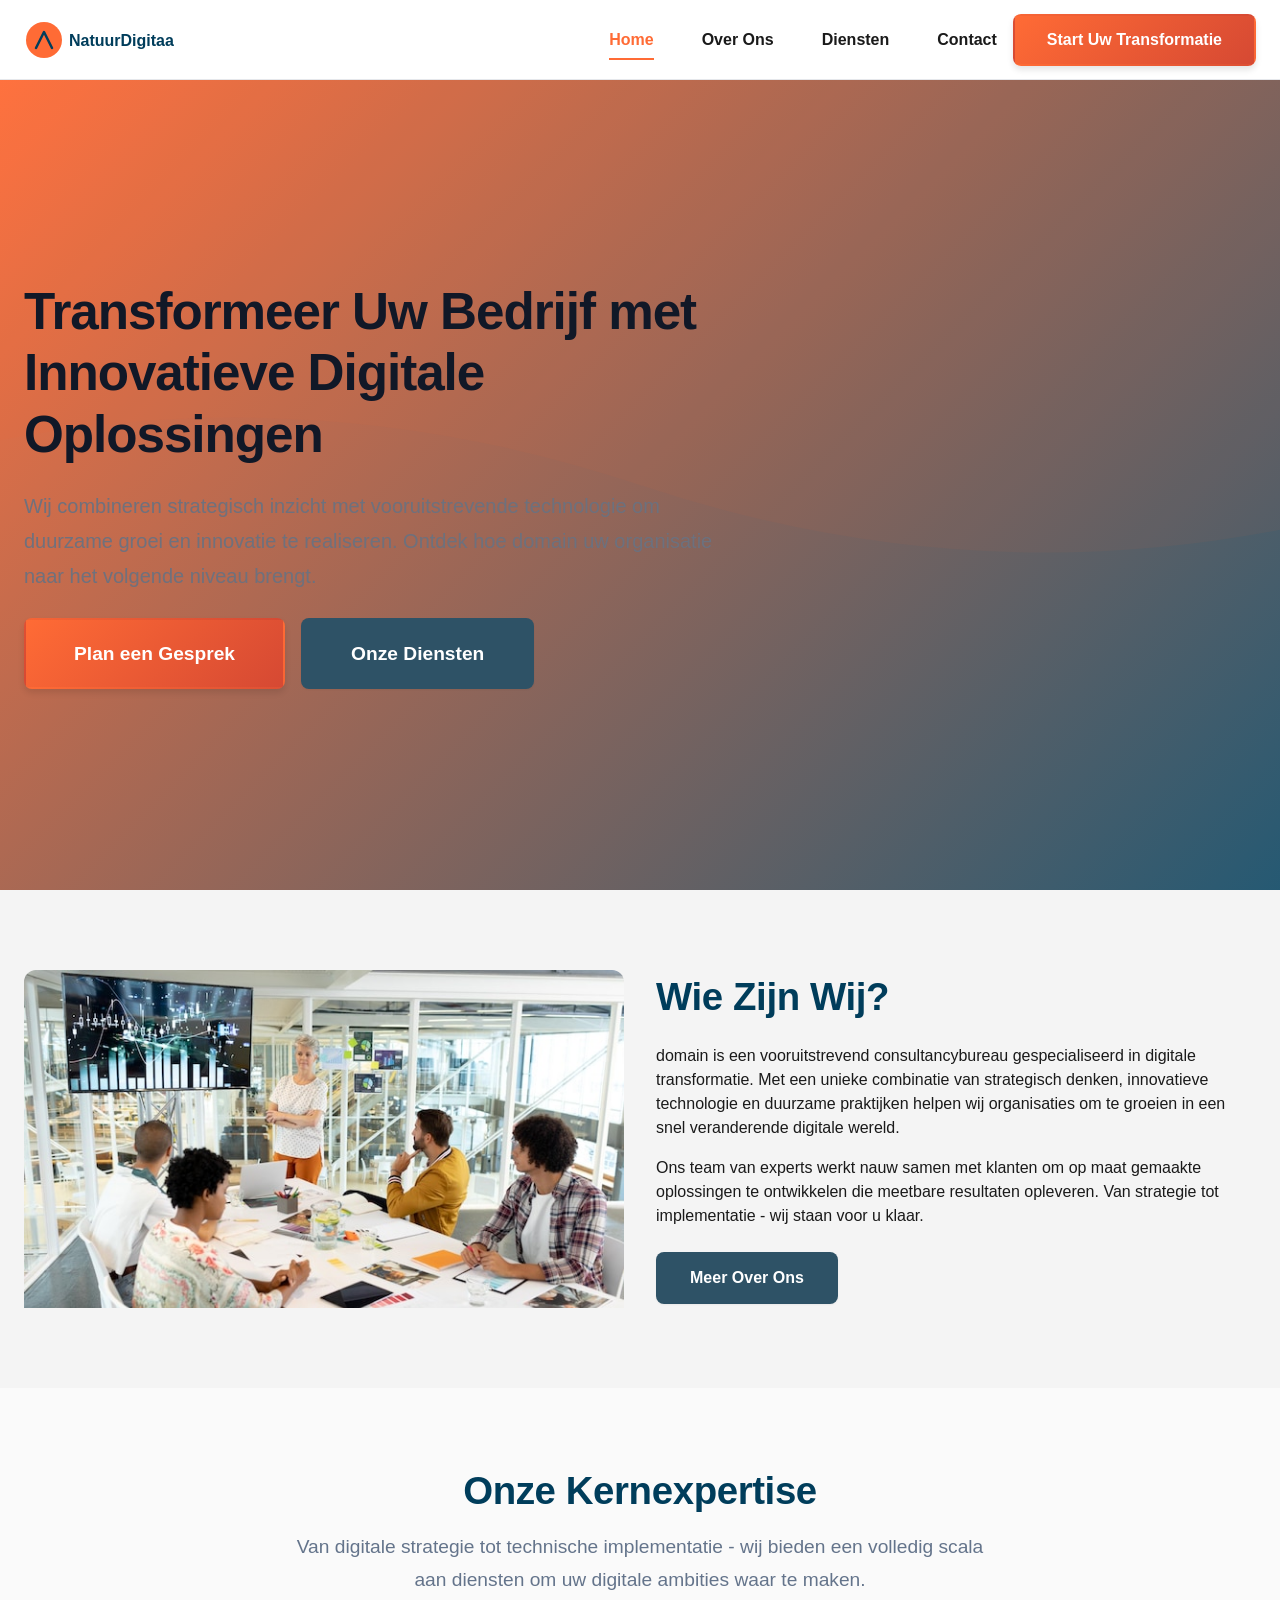
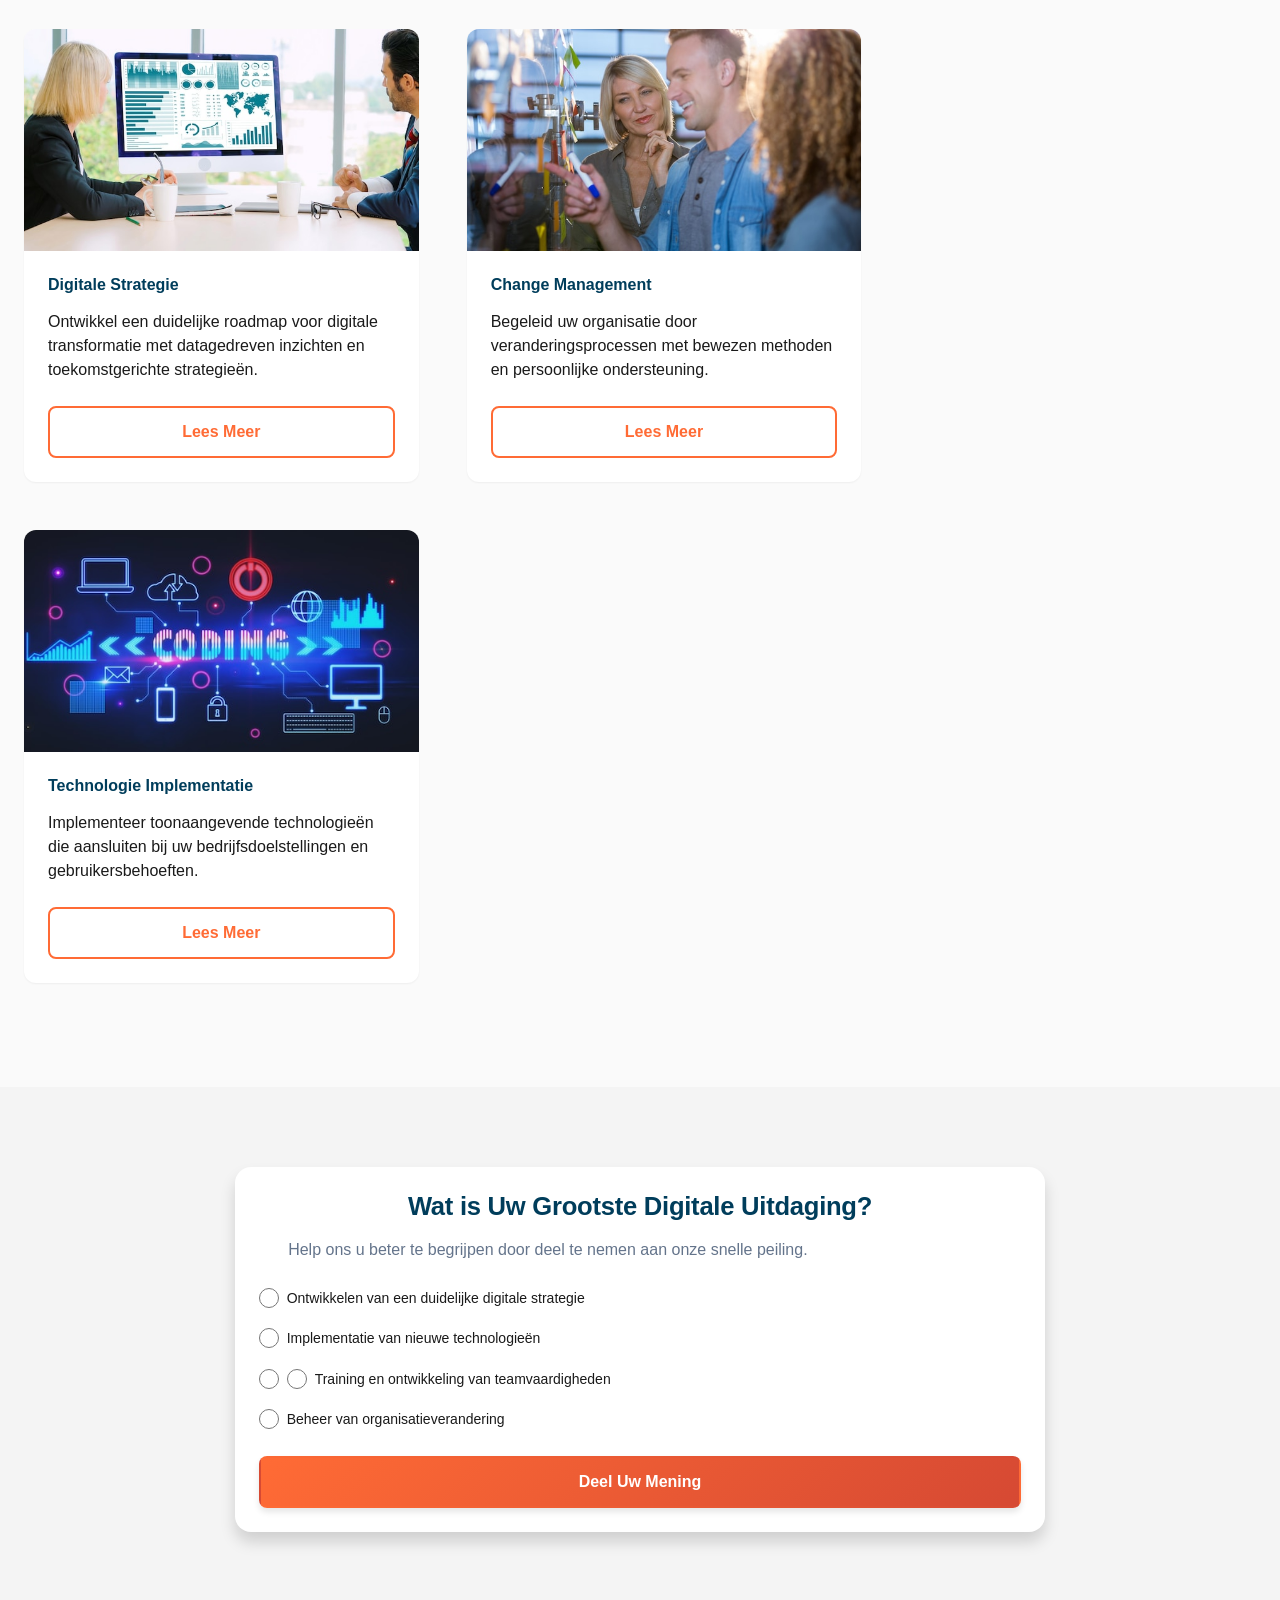
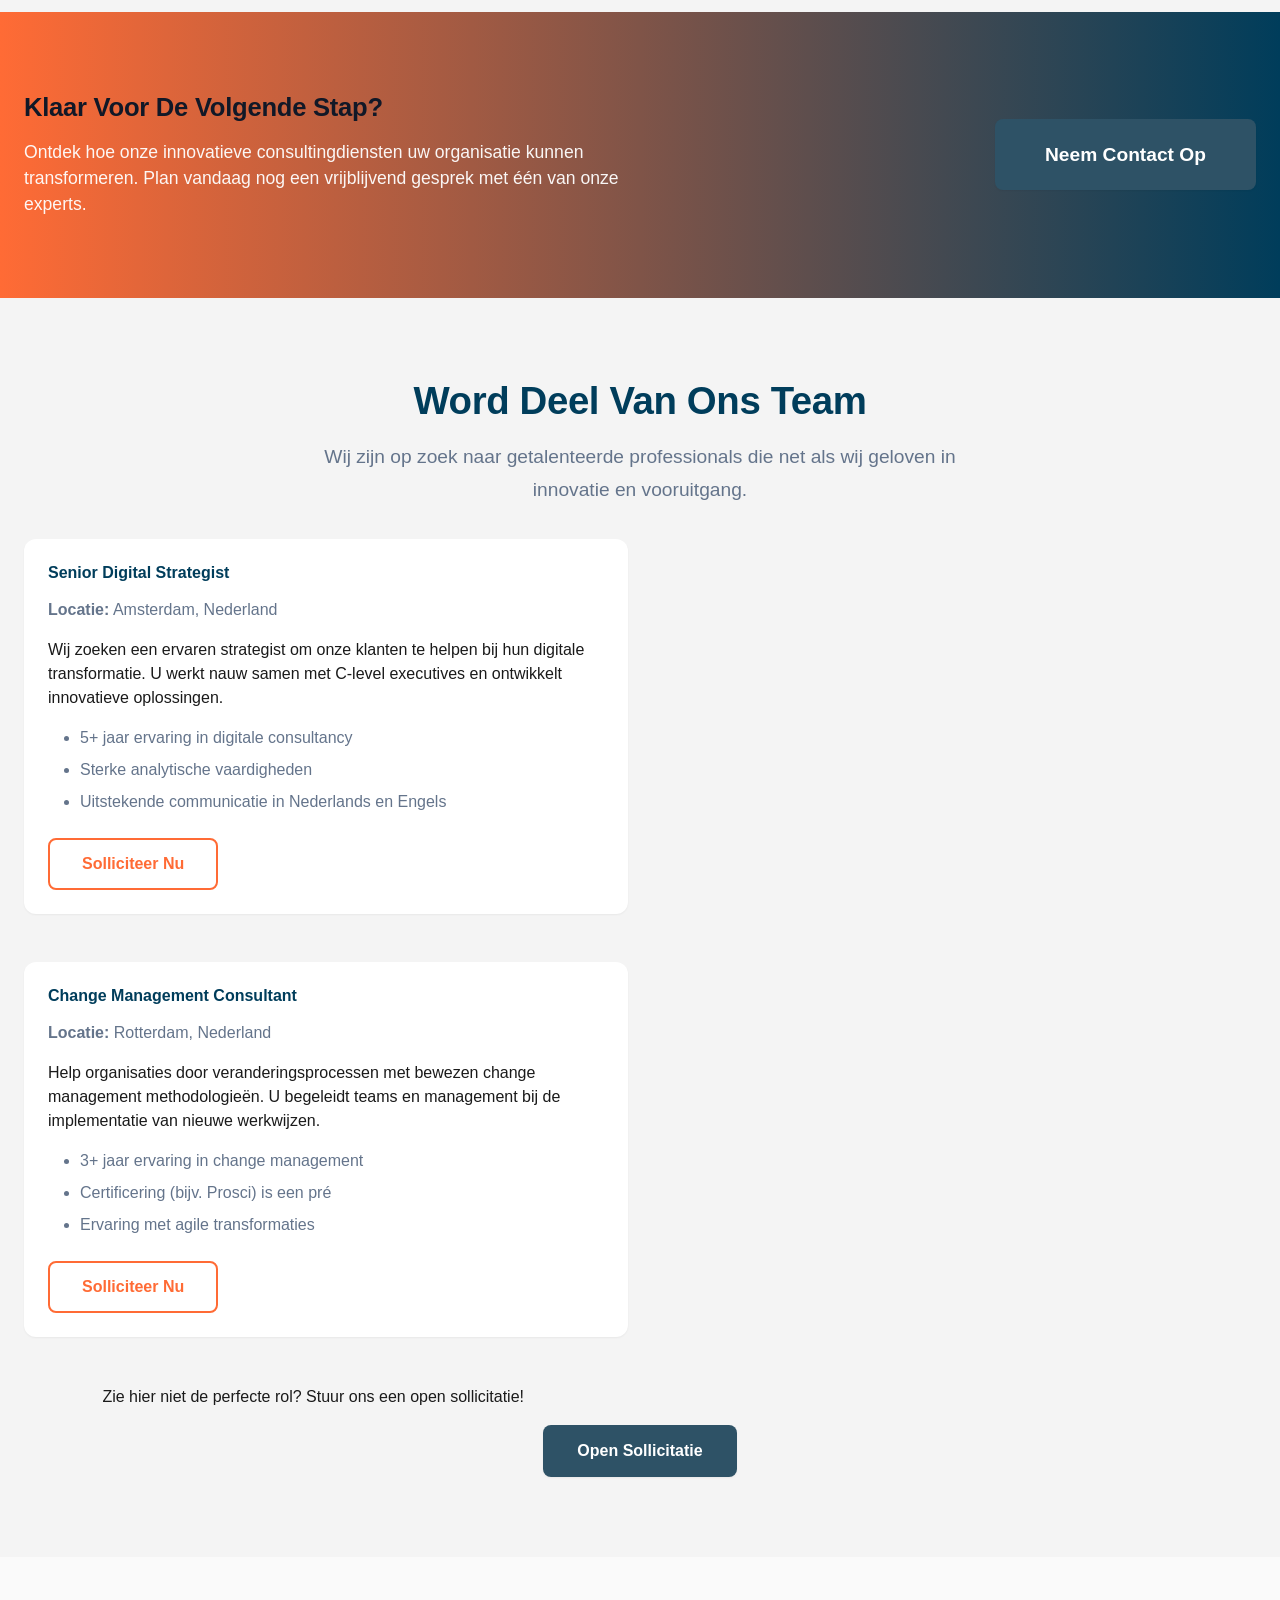
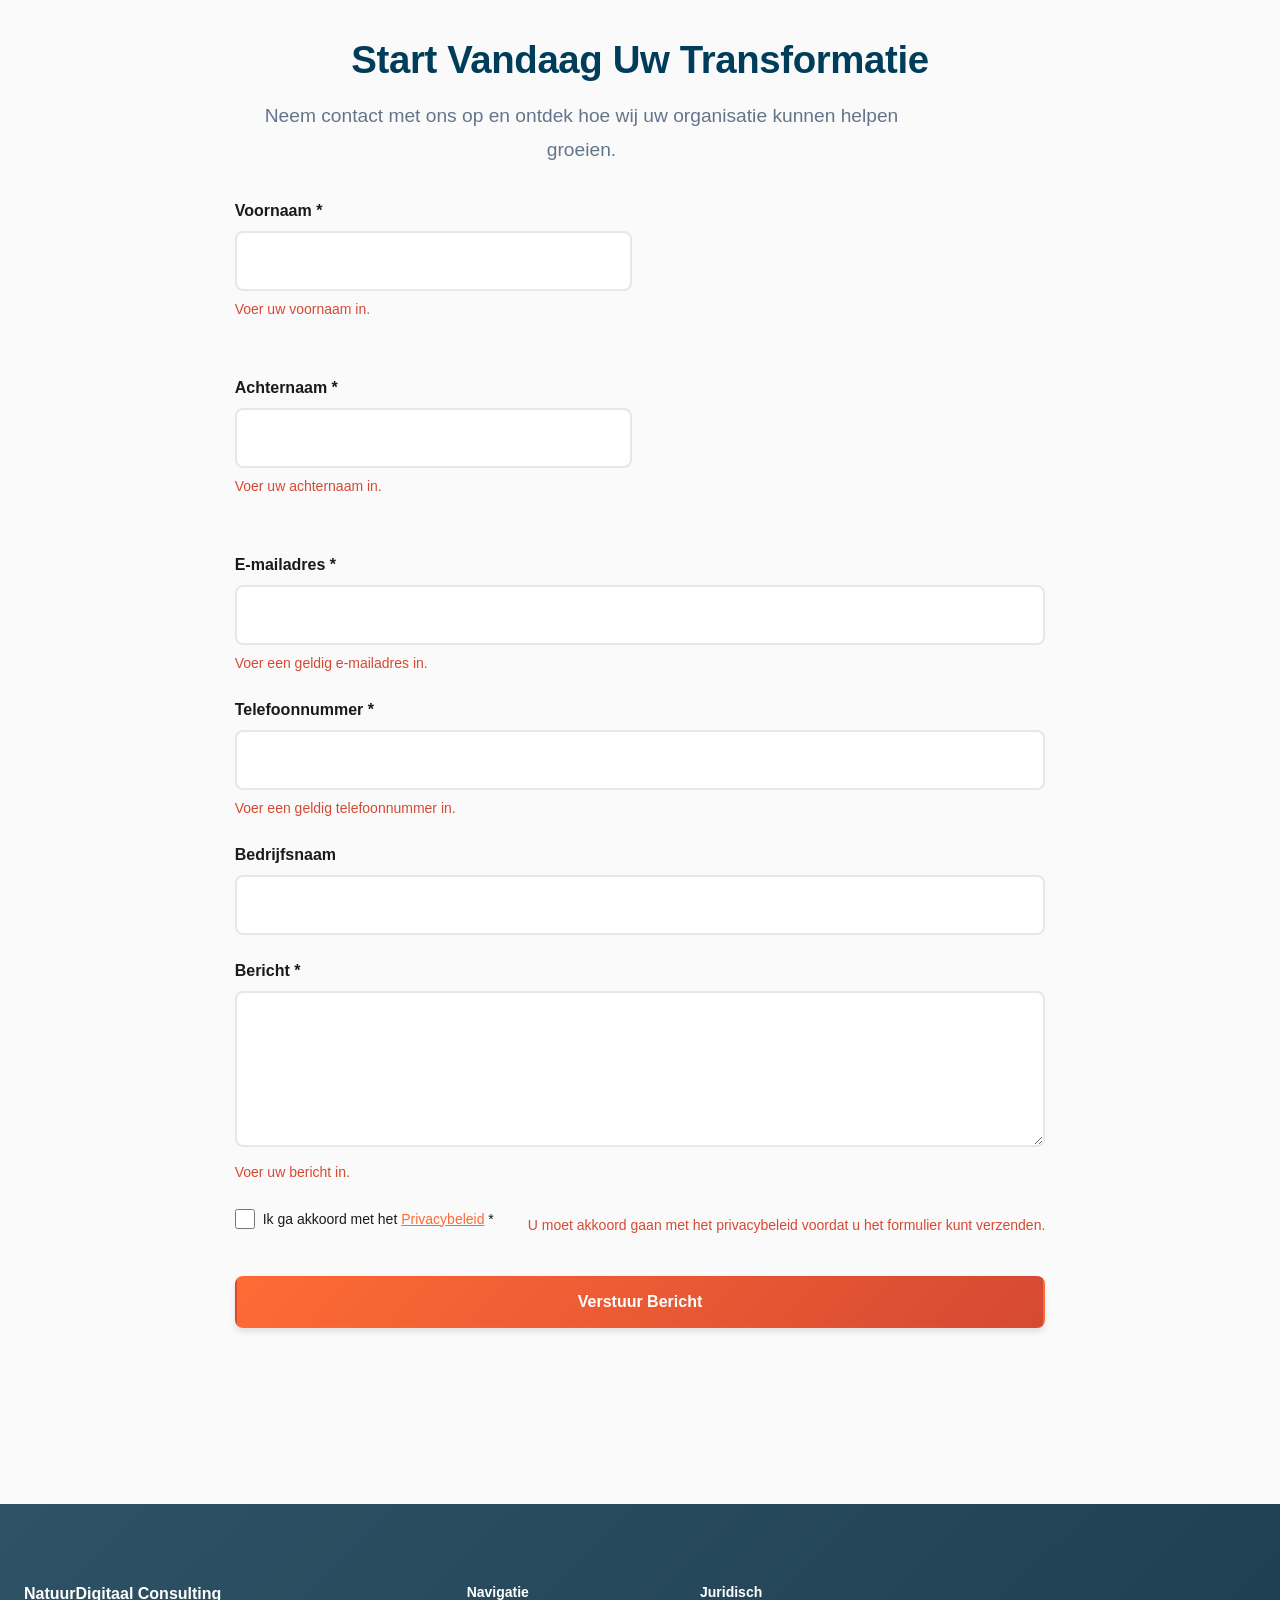
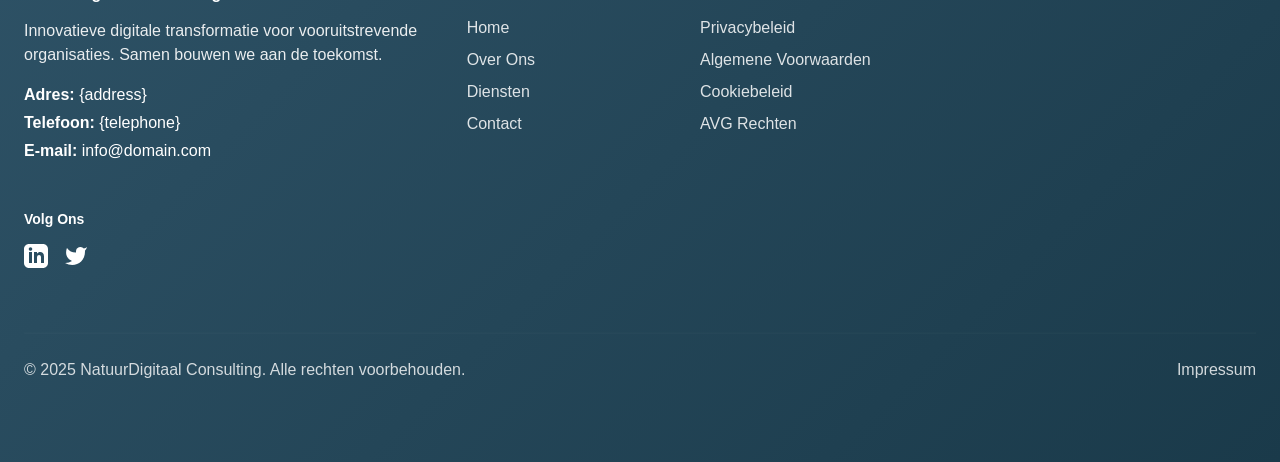
==== commit d4b03017: "images_replaced" ====
--- a/index.html
+++ b/index.html
@@ -1,6 +1,4 @@
-<!doctype html>
-<html lang="nl">
- <head>
+<!DOCTYPE html><html lang="nl"><head>
   <meta charset="UTF-8">
   <meta name="viewport" content="width=device-width, initial-scale=1.0">
   <title>domain - Innovatieve Digitale Transformatie | domain.com</title>
@@ -20,7 +18,7 @@
    <div class="container">
     <a class="c-logo navbar-brand" href="/" aria-label="NatuurDigitaal Consulting Home"> 
      <svg class="c-logo__img" width="150" height="40" viewBox="0 0 150 40" fill="none" xmlns="http://www.w3.org/2000/svg" aria-hidden="true">
-      <circle cx="20" cy="20" r="18" fill="#FF6B35" /> <path d="M12 28L20 12L28 28" stroke="#003D5B" stroke-width="2.5" stroke-linecap="round" stroke-linejoin="round" /> <text x="45" y="26" font-family="Arial, sans-serif" font-size="16" font-weight="700" fill="#003D5B">NatuurDigitaal</text>
+      <circle cx="20" cy="20" r="18" fill="#FF6B35"></circle> <path d="M12 28L20 12L28 28" stroke="#003D5B" stroke-width="2.5" stroke-linecap="round" stroke-linejoin="round"></path> <text x="45" y="26" font-family="Arial, sans-serif" font-size="16" font-weight="700" fill="#003D5B">NatuurDigitaal</text>
      </svg> 
     </a>
     <button class="c-nav__toggle navbar-toggler" type="button" aria-controls="navbarNav" aria-expanded="false" aria-label="Toggle navigatie"><span class="navbar-toggler-icon"></span></button>
@@ -51,7 +49,7 @@
      <div class="row align-items-center gy-4">
       <div class="col-lg-6" data-aos="fade-right">
        <div class="ratio ratio-16x9">
-        <img src="https://images.unsplash.com/photo-1454165804606-c3d57bc86b40?w=800&amp;h=600&amp;fit=crop&amp;q=80" alt="Strategische planning, teamwork, moderne kantooromgeving" class="img-fluid" style="object-fit: cover; border-radius: 12px;" loading="lazy" width="800" height="600">
+        <img src="img/349872.jpg" alt="Strategische planning, teamwork, moderne kantooromgeving" class="img-fluid" style="object-fit: cover; border-radius: 12px;" loading="lazy" width="800" height="600">
        </div>
       </div>
       <div class="col-lg-6" data-aos="fade-left">
@@ -73,7 +71,7 @@
       <div class="col-md-6 col-lg-4" data-aos="fade-up" data-aos-delay="100">
        <div class="c-card card h-100 border-0 shadow-sm d-flex flex-column">
         <div class="ratio ratio-16x9">
-         <img src="https://images.unsplash.com/photo-1460925895917-afdab827c52f?w=600&amp;h=400&amp;fit=crop&amp;q=80" alt="Data analyse, strategische dashboards, bedrijfsinzichten" class="card-img-top" style="object-fit: cover;" loading="lazy" width="600" height="400">
+         <img src="img/26670.jpg" alt="Data analyse, strategische dashboards, bedrijfsinzichten" class="card-img-top" style="object-fit: cover;" loading="lazy" width="600" height="400">
         </div>
         <div class="card-body d-flex flex-column">
          <h3 class="h5 fw-semibold mb-3" style="color: #003D5B;">Digitale Strategie</h3>
@@ -85,7 +83,7 @@
       <div class="col-md-6 col-lg-4" data-aos="fade-up" data-aos-delay="200">
        <div class="c-card card h-100 border-0 shadow-sm d-flex flex-column">
         <div class="ratio ratio-16x9">
-         <img src="https://images.unsplash.com/photo-1551434678-e076c223a692?w=600&amp;h=400&amp;fit=crop&amp;q=80" alt="Team meeting, samenwerking, innovatie workshop" class="card-img-top" style="object-fit: cover;" loading="lazy" width="600" height="400">
+         <img src="img/46719.jpg" alt="Team meeting, samenwerking, innovatie workshop" class="card-img-top" style="object-fit: cover;" loading="lazy" width="600" height="400">
         </div>
         <div class="card-body d-flex flex-column">
          <h3 class="h5 fw-semibold mb-3" style="color: #003D5B;">Change Management</h3>
@@ -97,7 +95,7 @@
       <div class="col-md-6 col-lg-4" data-aos="fade-up" data-aos-delay="300">
        <div class="c-card card h-100 border-0 shadow-sm d-flex flex-column">
         <div class="ratio ratio-16x9">
-         <img src="https://images.unsplash.com/photo-1519389950473-47ba0277781c?w=600&amp;h=400&amp;fit=crop&amp;q=80" alt="Technology, coding, software development" class="card-img-top" style="object-fit: cover;" loading="lazy" width="600" height="400">
+         <img src="img/12636.jpg" alt="Technology, coding, software development" class="card-img-top" style="object-fit: cover;" loading="lazy" width="600" height="400">
         </div>
         <div class="card-body d-flex flex-column">
          <h3 class="h5 fw-semibold mb-3" style="color: #003D5B;">Technologie Implementatie</h3>
@@ -120,16 +118,16 @@
          <form id="pollForm" class="c-form">
           <div class="c-form__group mb-3">
            <div class="form-check mb-2">
-            <input class="form-check-input" type="radio" name="challenge" id="challenge1" value="digital-strategy" required> <label class="form-check-label" for="challenge1"> Ontwikkelen van een duidelijke digitale strategie </label>
+            <input class="form-check-input" type="radio" name="challenge" id="challenge1" value="digital-strategy" required=""> <label class="form-check-label" for="challenge1"> Ontwikkelen van een duidelijke digitale strategie </label>
            </div>
            <div class="form-check mb-2">
-            <input class="form-check-input" type="radio" name="challenge" id="challenge2" value="technology-adoption" required> <label class="form-check-label" for="challenge2"> Implementatie van nieuwe technologieën </label>
+            <input class="form-check-input" type="radio" name="challenge" id="challenge2" value="technology-adoption" required=""> <label class="form-check-label" for="challenge2"> Implementatie van nieuwe technologieën </label>
            </div>
            <div class="form-check mb-2">
-            <input class="form-check-input" type="radio" name="challenge" id="challenge3" value="team-skills" required> <input class="form-check-input" type="radio" name="challenge" id="challenge3" value="team-skills" required> <label class="form-check-label" for="challenge3"> Training en ontwikkeling van teamvaardigheden </label>
+            <input class="form-check-input" type="radio" name="challenge" id="challenge3" value="team-skills" required=""> <input class="form-check-input" type="radio" name="challenge" id="challenge3" value="team-skills" required=""> <label class="form-check-label" for="challenge3"> Training en ontwikkeling van teamvaardigheden </label>
            </div>
            <div class="form-check mb-2">
-            <input class="form-check-input" type="radio" name="challenge" id="challenge4" value="change-management" required> <label class="form-check-label" for="challenge4"> Beheer van organisatieverandering </label>
+            <input class="form-check-input" type="radio" name="challenge" id="challenge4" value="change-management" required=""> <label class="form-check-label" for="challenge4"> Beheer van organisatieverandering </label>
            </div>
            <div class="c-form__error" id="pollError" role="alert"></div>
           </div>
@@ -209,38 +207,38 @@
         <h2 class="fw-bold mb-3" style="color: #003D5B;">Start Vandaag Uw Transformatie</h2>
         <p class="lead" style="color: #64748b;">Neem contact met ons op en ontdek hoe wij uw organisatie kunnen helpen groeien.</p>
        </div>
-       <form id="contactForm" class="c-form" method="POST" novalidate>
+       <form id="contactForm" class="c-form" method="POST" novalidate="">
         <div class="row g-3">
          <div class="col-md-6">
           <div class="c-form__group">
-           <label for="firstName" class="c-form__label form-label">Voornaam *</label> <input type="text" class="c-form__input form-control" id="firstName" name="firstName" required aria-required="true">
+           <label for="firstName" class="c-form__label form-label">Voornaam *</label> <input type="text" class="c-form__input form-control" id="firstName" name="firstName" required="" aria-required="true">
            <div class="c-form__error invalid-feedback">Voer uw voornaam in.</div>
           </div>
          </div>
          <div class="col-md-6">
           <div class="c-form__group">
-           <label for="lastName" class="c-form__label form-label">Achternaam *</label> <input type="text" class="c-form__input form-control" id="lastName" name="lastName" required aria-required="true">
+           <label for="lastName" class="c-form__label form-label">Achternaam *</label> <input type="text" class="c-form__input form-control" id="lastName" name="lastName" required="" aria-required="true">
            <div class="c-form__error invalid-feedback">Voer uw achternaam in.</div>
           </div>
          </div>
         </div>
         <div class="c-form__group mt-3">
-         <label for="email" class="c-form__label form-label">E-mailadres *</label> <input type="email" class="c-form__input form-control" id="email" name="email" required aria-required="true">
+         <label for="email" class="c-form__label form-label">E-mailadres *</label> <input type="email" class="c-form__input form-control" id="email" name="email" required="" aria-required="true">
          <div class="c-form__error invalid-feedback">Voer een geldig e-mailadres in.</div>
         </div>
         <div class="c-form__group mt-3">
-         <label for="phone" class="c-form__label form-label">Telefoonnummer *</label> <input type="tel" class="c-form__input form-control" id="phone" name="phone" required aria-required="true">
+         <label for="phone" class="c-form__label form-label">Telefoonnummer *</label> <input type="tel" class="c-form__input form-control" id="phone" name="phone" required="" aria-required="true">
          <div class="c-form__error invalid-feedback">Voer een geldig telefoonnummer in.</div>
         </div>
         <div class="c-form__group mt-3">
          <label for="company" class="c-form__label form-label">Bedrijfsnaam</label> <input type="text" class="c-form__input form-control" id="company" name="company">
         </div>
         <div class="c-form__group mt-3">
-         <label for="message" class="c-form__label form-label">Bericht *</label> <textarea class="c-form__input form-control" id="message" name="message" rows="5" required aria-required="true"></textarea>
+         <label for="message" class="c-form__label form-label">Bericht *</label> <textarea class="c-form__input form-control" id="message" name="message" rows="5" required="" aria-required="true"></textarea>
          <div class="c-form__error invalid-feedback">Voer uw bericht in.</div>
         </div>
         <div class="c-form__group form-check mt-4">
-         <input type="checkbox" class="c-form__checkbox form-check-input" id="privacyConsent" name="privacyConsent" required aria-required="true"> <label class="form-check-label" for="privacyConsent"> Ik ga akkoord met het <a href="privacy.html" target="_blank" rel="noopener noreferrer">Privacybeleid</a> * </label>
+         <input type="checkbox" class="c-form__checkbox form-check-input" id="privacyConsent" name="privacyConsent" required="" aria-required="true"> <label class="form-check-label" for="privacyConsent"> Ik ga akkoord met het <a href="privacy.html" target="_blank" rel="noopener noreferrer">Privacybeleid</a> * </label>
          <div class="c-form__error invalid-feedback">U moet akkoord gaan met het privacybeleid voordat u het formulier kunt verzenden.</div>
         </div>
         <button type="submit" class="c-button c-button--primary w-100 mt-4">Verstuur Bericht</button>
@@ -283,11 +281,11 @@
       <div class="d-flex gap-3 mb-3">
        <a href="https://linkedin.com" class="text-white" aria-label="LinkedIn" target="_blank" rel="noopener noreferrer"> 
         <svg width="24" height="24" fill="currentColor" viewBox="0 0 24 24" aria-hidden="true">
-         <path d="M19 0h-14c-2.761 0-5 2.239-5 5v14c0 2.761 2.239 5 5 5h14c2.762 0 5-2.239 5-5v-14c0-2.761-2.238-5-5-5zm-11 19h-3v-11h3v11zm-1.5-12.268c-.966 0-1.75-.79-1.75-1.764s.784-1.764 1.75-1.764 1.75.79 1.75 1.764-.783 1.764-1.75 1.764zm13.5 12.268h-3v-5.604c0-3.368-4-3.113-4 0v5.604h-3v-11h3v1.765c1.396-2.586 7-2.777 7 2.476v6.759z" />
+         <path d="M19 0h-14c-2.761 0-5 2.239-5 5v14c0 2.761 2.239 5 5 5h14c2.762 0 5-2.239 5-5v-14c0-2.761-2.238-5-5-5zm-11 19h-3v-11h3v11zm-1.5-12.268c-.966 0-1.75-.79-1.75-1.764s.784-1.764 1.75-1.764 1.75.79 1.75 1.764-.783 1.764-1.75 1.764zm13.5 12.268h-3v-5.604c0-3.368-4-3.113-4 0v5.604h-3v-11h3v1.765c1.396-2.586 7-2.777 7 2.476v6.759z"></path>
         </svg> 
        </a> <a href="https://twitter.com" class="text-white" aria-label="Twitter" target="_blank" rel="noopener noreferrer"> 
         <svg width="24" height="24" fill="currentColor" viewBox="0 0 24 24" aria-hidden="true">
-         <path d="M23 3a10.9 10.9 0 01-3.14 1.53 4.48 4.48 0 00-7.86 3v1A10.66 10.66 0 013 4s-4 9 5 13a11.64 11.64 0 01-7 2c9 5 20 0 20-11.5a4.5 4.5 0 00-.08-.83A7.72 7.72 0 0023 3z" />
+         <path d="M23 3a10.9 10.9 0 01-3.14 1.53 4.48 4.48 0 00-7.86 3v1A10.66 10.66 0 013 4s-4 9 5 13a11.64 11.64 0 01-7 2c9 5 20 0 20-11.5a4.5 4.5 0 00-.08-.83A7.72 7.72 0 0023 3z"></path>
         </svg> 
        </a>
       </div>
@@ -304,6 +302,6 @@
     </div>
    </div>
   </footer>
-  <script src="script.js" defer></script>
- </body>
-</html>+  <script src="script.js" defer=""></script>
+ 
+</body></html>
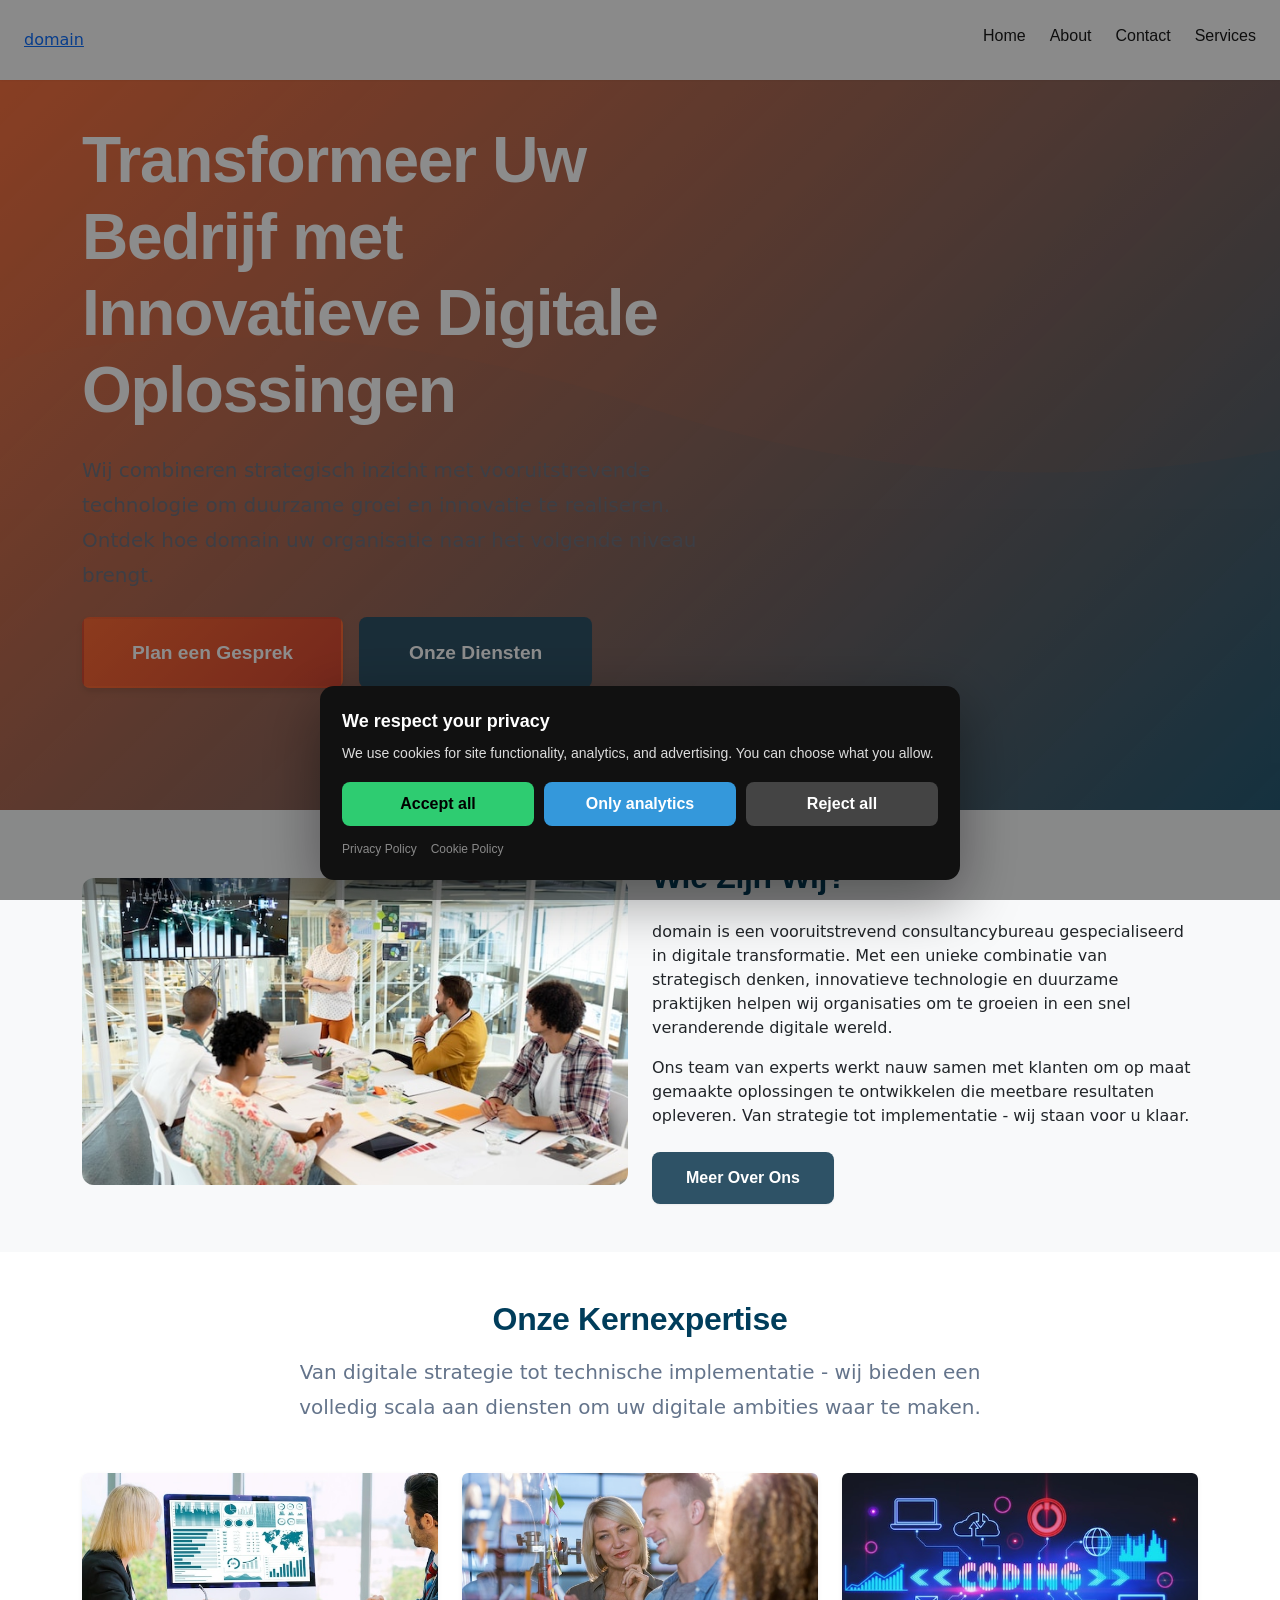
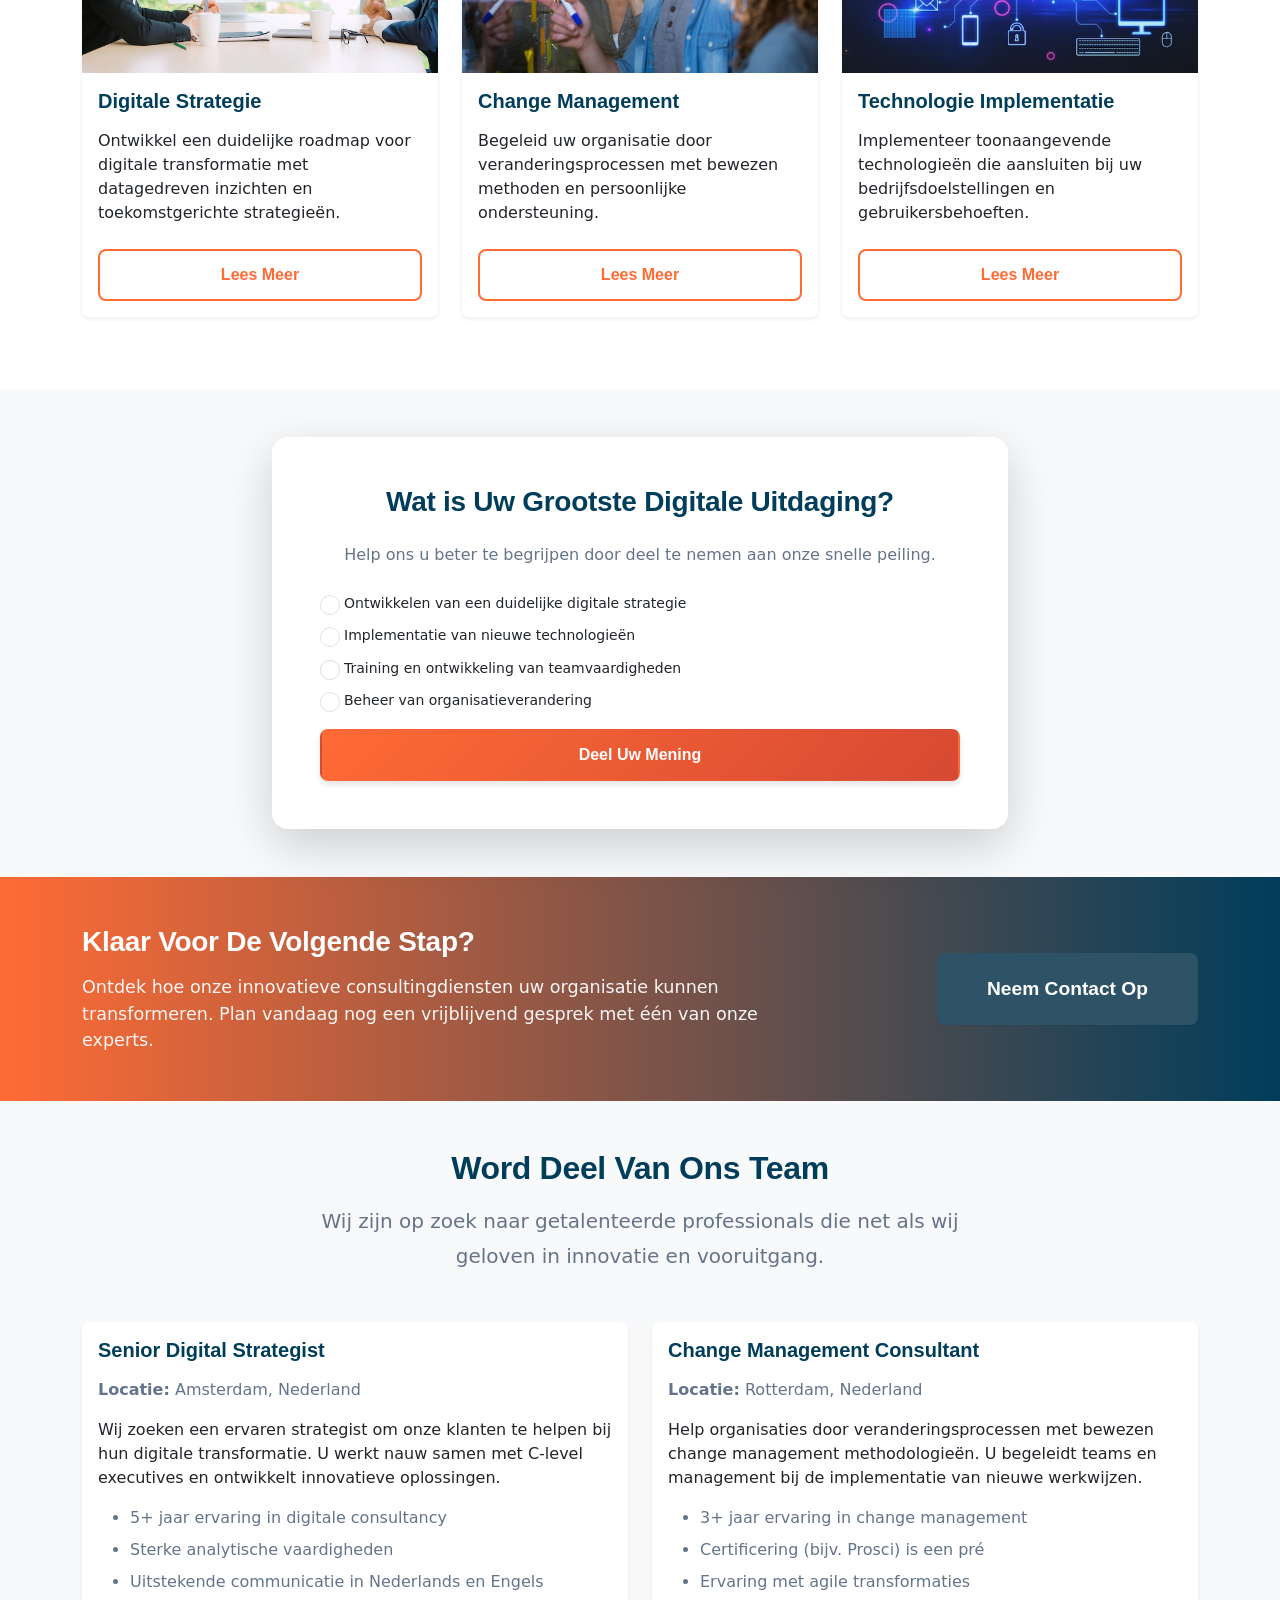
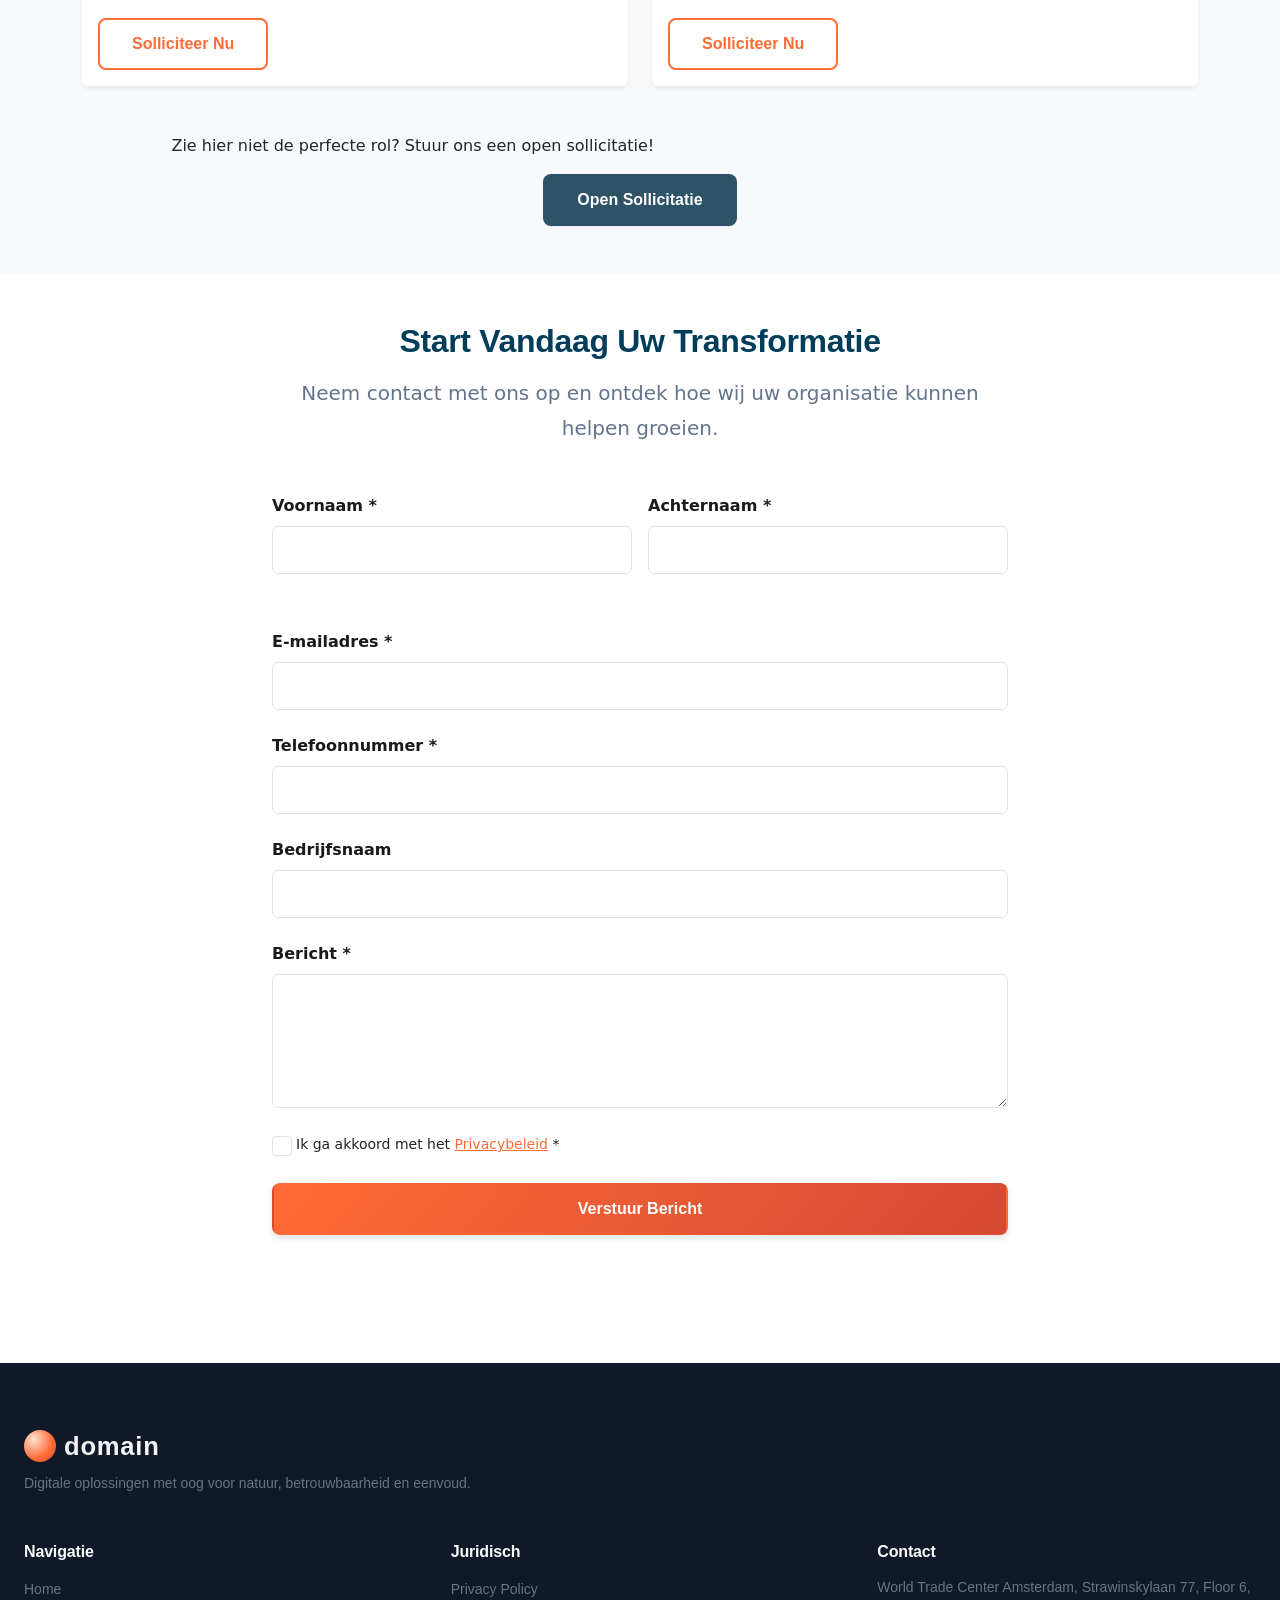
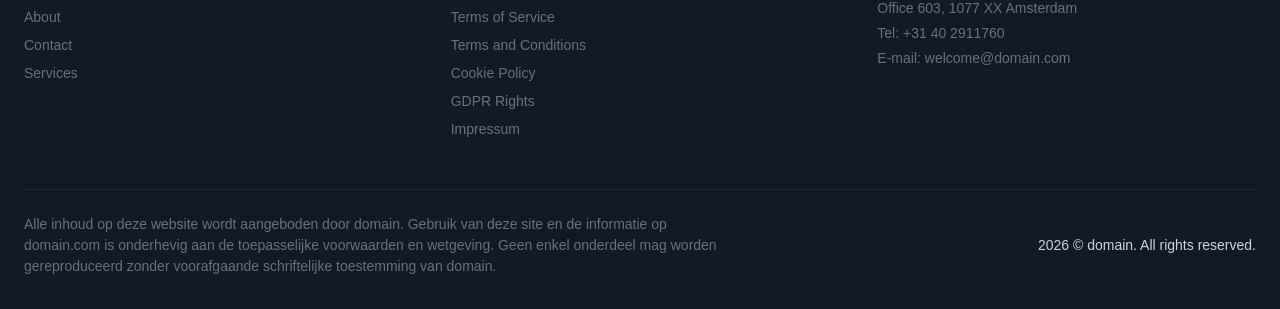
==== commit 1627a4b2: "AI Audit" ====
--- a/index.html
+++ b/index.html
@@ -1,4 +1,64 @@
 <!DOCTYPE html><html lang="nl"><head>
+<script type="application/ld+json">
+{
+  "@context": "https://schema.org",
+  "@graph": [
+    {
+      "@type": "Organization",
+      "@id": "https://domain.com/#org",
+      "name": "domain",
+      "url": "https://domain.com",
+      "email": "welcome@domain.com",
+      "telephone": "+31 40 2911760",
+      "address": {
+        "@type": "PostalAddress",
+        "streetAddress": "World Trade Center Amsterdam, Strawinskylaan 77, Floor 6, Office 603, 1077 XX Amsterdam"
+      },
+      "contactPoint": {
+        "@type": "ContactPoint",
+        "contactType": "customer support",
+        "email": "welcome@domain.com",
+        "telephone": "+31 40 2911760"
+      }
+    },
+    {
+      "@type": "WebSite",
+      "@id": "https://domain.com/#website",
+      "url": "https://domain.com",
+      "name": "domain",
+      "publisher": {
+        "@id": "https://domain.com/#org"
+      }
+    },
+    {
+      "@type": "WebPage",
+      "@id": "https://domain.com#webpage",
+      "url": "https://domain.com",
+      "name": "domain - Innovatieve Digitale Transformatie | domain.com",
+      "isPartOf": {
+        "@id": "https://domain.com/#website"
+      },
+      "about": {
+        "@id": "https://domain.com/#org"
+      },
+      "inLanguage": "nl",
+      "description": "domain biedt innovatieve digitale transformatieoplossingen met een toekomstgerichte aanpak. Ontdek hoe wij uw bedrijf helpen groeien met op maat gemaakte consultingdiensten."
+    },
+    {
+      "@type": "BreadcrumbList",
+      "@id": "https://domain.com#breadcrumbs",
+      "itemListElement": [
+        {
+          "@type": "ListItem",
+          "position": 1,
+          "name": "Home",
+          "item": "https://domain.com"
+        }
+      ]
+    }
+  ]
+}
+</script>
   <meta charset="UTF-8">
   <meta name="viewport" content="width=device-width, initial-scale=1.0">
   <title>domain - Innovatieve Digitale Transformatie | domain.com</title>
@@ -12,24 +72,34 @@
   <link rel="stylesheet" href="style.css">
   <link rel="icon" type="image/png" href="/favicon.png">
   <link rel="apple-touch-icon" href="/apple-touch-icon.png">
- </head>
+   <link rel="stylesheet" href="https://cdn.jsdelivr.net/npm/bootstrap@5.3.3/dist/css/bootstrap.min.css" integrity="sha384-QWTKZyjpPEjISv5WaRU9OFeRpok6YctnYmDr5pNlyT2bRjXh0JMhjY6hW+ALEwIH" crossorigin="anonymous">
+  <link rel="stylesheet" href="https://unpkg.com/aos@2.3.4/dist/aos.css">
+<link rel="stylesheet" href="./header-footer.css">
+<link rel="stylesheet" href="./consent.css">
+<script src="./consent.js"></script>
+</head>
  <body>
-  <header class="l-header navbar navbar-expand-md sticky-top bg-white border-bottom">
-   <div class="container">
-    <a class="c-logo navbar-brand" href="/" aria-label="NatuurDigitaal Consulting Home"> 
-     <svg class="c-logo__img" width="150" height="40" viewBox="0 0 150 40" fill="none" xmlns="http://www.w3.org/2000/svg" aria-hidden="true">
-      <circle cx="20" cy="20" r="18" fill="#FF6B35"></circle> <path d="M12 28L20 12L28 28" stroke="#003D5B" stroke-width="2.5" stroke-linecap="round" stroke-linejoin="round"></path> <text x="45" y="26" font-family="Arial, sans-serif" font-size="16" font-weight="700" fill="#003D5B">NatuurDigitaal</text>
-     </svg> 
-    </a>
-    <button class="c-nav__toggle navbar-toggler" type="button" aria-controls="navbarNav" aria-expanded="false" aria-label="Toggle navigatie"><span class="navbar-toggler-icon"></span></button>
-    <div class="collapse navbar-collapse" id="navbarNav">
-     <nav class="c-nav navbar-nav ms-auto" aria-label="Hoofdnavigatie">
-      <a class="c-nav__link nav-link" href="/" aria-current="page">Home</a> <a class="c-nav__link nav-link" href="about.html">Over Ons</a> <a class="c-nav__link nav-link" href="services.html">Diensten</a> <a class="c-nav__link nav-link" href="contact.html">Contact</a>
-     </nav>
-     <a href="contact.html" class="c-button c-button--primary ms-md-3 mt-3 mt-md-0">Start Uw Transformatie</a>
-    </div>
-   </div>
-  </header>
+<header class="dr-header" data-dr-variant="v1">
+  <div class="dr-header-inner">
+    <a class="dr-logo" href="./index.html" aria-label="domain">domain</a>
+
+    <nav class="dr-nav" aria-label="Primary navigation">
+      <ul class="dr-nav-list">
+        <li class="dr-nav-item"><a class="dr-nav-link" href="./index.html">Home</a></li><li class="dr-nav-item"><a class="dr-nav-link" href="./about.html">About</a></li><li class="dr-nav-item"><a class="dr-nav-link" href="./contact.html">Contact</a></li><li class="dr-nav-item"><a class="dr-nav-link" href="./services.html">Services</a></li>
+      </ul>
+    </nav>
+
+    <button class="dr-burger" type="button" aria-label="Toggle menu" aria-expanded="false" aria-controls="dr-mobile-menu">
+      <span></span><span></span><span></span>
+    </button>
+  </div>
+</header>
+<nav class="dr-mobile-menu" id="dr-mobile-menu" aria-label="Mobile navigation">
+  <ul class="dr-mobile-nav-list">
+    <li class="dr-nav-item"><a class="dr-nav-link" href="./index.html">Home</a></li><li class="dr-nav-item"><a class="dr-nav-link" href="./about.html">About</a></li><li class="dr-nav-item"><a class="dr-nav-link" href="./contact.html">Contact</a></li><li class="dr-nav-item"><a class="dr-nav-link" href="./services.html">Services</a></li>
+  </ul>
+</nav>
+
   <main>
    <section class="c-hero l-section py-5" style="background: linear-gradient(135deg, rgba(255,107,53,0.95) 0%, rgba(0,61,91,0.85) 100%), url('https://images.unsplash.com/photo-1497366216548-37526070297c?w=1920&amp;h=1080&amp;fit=crop&amp;q=80') center/cover no-repeat; min-height: 90vh; display: flex; align-items: center; color: white;" data-aos="fade-in">
     <div class="container">
@@ -248,60 +318,63 @@
     </div>
    </section>
   </main>
-  <footer class="l-footer bg-dark text-white py-4 py-md-5">
-   <div class="container">
-    <div class="row g-4">
-     <div class="col-lg-4">
-      <h3 class="h5 fw-semibold mb-3">NatuurDigitaal Consulting</h3>
-      <p class="mb-3" style="opacity: 0.9;">Innovatieve digitale transformatie voor vooruitstrevende organisaties. Samen bouwen we aan de toekomst.</p>
-      <p class="mb-1"><strong>Adres:</strong> {address}</p>
-      <p class="mb-1"><strong>Telefoon:</strong> {telephone}</p>
-      <p class="mb-0"><strong>E-mail:</strong> info@domain.com</p>
-     </div>
-     <div class="col-lg-2 col-md-4">
-      <h4 class="h6 fw-semibold mb-3">Navigatie</h4>
-      <ul class="list-unstyled">
-       <li class="mb-2"><a href="/" class="text-white text-decoration-none" style="opacity: 0.85;">Home</a></li>
-       <li class="mb-2"><a href="about.html" class="text-white text-decoration-none" style="opacity: 0.85;">Over Ons</a></li>
-       <li class="mb-2"><a href="services.html" class="text-white text-decoration-none" style="opacity: 0.85;">Diensten</a></li>
-       <li class="mb-2"><a href="contact.html" class="text-white text-decoration-none" style="opacity: 0.85;">Contact</a></li>
-      </ul>
-     </div>
-     <div class="col-lg-3 col-md-4">
-      <h4 class="h6 fw-semibold mb-3">Juridisch</h4>
-      <ul class="list-unstyled">
-       <li class="mb-2"><a href="privacy.html" class="text-white text-decoration-none" style="opacity: 0.85;">Privacybeleid</a></li>
-       <li class="mb-2"><a href="terms_and_conditions.html" class="text-white text-decoration-none" style="opacity: 0.85;">Algemene Voorwaarden</a></li>
-       <li class="mb-2"><a href="cookie_policy.html" class="text-white text-decoration-none" style="opacity: 0.85;">Cookiebeleid</a></li>
-       <li class="mb-2"><a href="gdpr-rights.html" class="text-white text-decoration-none" style="opacity: 0.85;">AVG Rechten</a></li>
-      </ul>
-     </div>
-     <div class="col-lg-3 col-md-4">
-      <h4 class="h6 fw-semibold mb-3">Volg Ons</h4>
-      <div class="d-flex gap-3 mb-3">
-       <a href="https://linkedin.com" class="text-white" aria-label="LinkedIn" target="_blank" rel="noopener noreferrer"> 
-        <svg width="24" height="24" fill="currentColor" viewBox="0 0 24 24" aria-hidden="true">
-         <path d="M19 0h-14c-2.761 0-5 2.239-5 5v14c0 2.761 2.239 5 5 5h14c2.762 0 5-2.239 5-5v-14c0-2.761-2.238-5-5-5zm-11 19h-3v-11h3v11zm-1.5-12.268c-.966 0-1.75-.79-1.75-1.764s.784-1.764 1.75-1.764 1.75.79 1.75 1.764-.783 1.764-1.75 1.764zm13.5 12.268h-3v-5.604c0-3.368-4-3.113-4 0v5.604h-3v-11h3v1.765c1.396-2.586 7-2.777 7 2.476v6.759z"></path>
-        </svg> 
-       </a> <a href="https://twitter.com" class="text-white" aria-label="Twitter" target="_blank" rel="noopener noreferrer"> 
-        <svg width="24" height="24" fill="currentColor" viewBox="0 0 24 24" aria-hidden="true">
-         <path d="M23 3a10.9 10.9 0 01-3.14 1.53 4.48 4.48 0 00-7.86 3v1A10.66 10.66 0 013 4s-4 9 5 13a11.64 11.64 0 01-7 2c9 5 20 0 20-11.5a4.5 4.5 0 00-.08-.83A7.72 7.72 0 0023 3z"></path>
-        </svg> 
-       </a>
-      </div>
-     </div>
-    </div>
-    <hr class="my-4" style="opacity: 0.2;">
-    <div class="row">
-     <div class="col-md-6 text-center text-md-start">
-      <p class="mb-0" style="opacity: 0.8;">© 2025 NatuurDigitaal Consulting. Alle rechten voorbehouden.</p>
-     </div>
-     <div class="col-md-6 text-center text-md-end">
-      <a href="impressum.html" class="text-white text-decoration-none" style="opacity: 0.8;">Impressum</a>
-     </div>
-    </div>
-   </div>
-  </footer>
-  <script src="script.js" defer=""></script>
+  <footer class="dr-footer" aria-label="Voettekst">
+  <div class="dr-footer-inner">
+    <div class="dr-footer-brand">
+      <div class="dr-footer-logo" aria-hidden="true">
+        <span class="dr-footer-logo-mark"></span>
+        <span class="dr-footer-logo-text">domain</span>
+      </div>
+      <p class="dr-footer-description">Digitale oplossingen met oog voor natuur, betrouwbaarheid en eenvoud.</p>
+    </div>
+    <div class="dr-footer-grid">
+      <nav class="dr-footer-nav" aria-label="Hoofdnavigatie in de footer">
+        <h2 class="dr-footer-title">Navigatie</h2>
+        <ul class="dr-footer-list">
+          <li class="dr-footer-item"><a class="dr-footer-link" href="./index.html">Home</a></li>
+          <li class="dr-footer-item"><a class="dr-footer-link" href="./about.html">About</a></li>
+          <li class="dr-footer-item"><a class="dr-footer-link" href="./contact.html">Contact</a></li>
+          <li class="dr-footer-item"><a class="dr-footer-link" href="./services.html">Services</a></li>
+        </ul>
+      </nav>
+      <nav class="dr-footer-legal" aria-label="Juridische informatie">
+        <h2 class="dr-footer-title">Juridisch</h2>
+        <ul class="dr-footer-list">
+          <li class="dr-footer-item"><a class="dr-footer-link" href="./privacy.html">Privacy Policy</a></li>
+          <li class="dr-footer-item"><a class="dr-footer-link" href="./terms_of_services.html">Terms of Service</a></li>
+          <li class="dr-footer-item"><a class="dr-footer-link" href="./terms_and_conditions.html">Terms and Conditions</a></li>
+          <li class="dr-footer-item"><a class="dr-footer-link" href="./cookie_policy.html">Cookie Policy</a></li>
+          <li class="dr-footer-item"><a class="dr-footer-link" href="./gdpr-rights.html">GDPR Rights</a></li>
+          <li class="dr-footer-item"><a class="dr-footer-link" href="./impressum.html">Impressum</a></li>
+        </ul>
+      </nav>
+      <section class="dr-footer-contact" aria-label="Contactgegevens">
+        <h2 class="dr-footer-title">Contact</h2>
+        <address class="dr-footer-address">
+          <p class="dr-footer-contact-line dr-footer-contact-address">World Trade Center Amsterdam, Strawinskylaan 77, Floor 6, Office 603, 1077 XX Amsterdam</p>
+          <p class="dr-footer-contact-line">Tel: <a class="dr-footer-link" href="tel:+31 40 2911760">+31 40 2911760</a></p>
+          <p class="dr-footer-contact-line">E-mail: <a class="dr-footer-link" href="mailto:welcome@domain.com">welcome@domain.com</a></p>
+        </address>
+      </section>
+    </div>
+    <div class="dr-footer-bottom">
+      <p class="dr-footer-disclaimer">Alle inhoud op deze website wordt aangeboden door domain. Gebruik van deze site en de informatie op domain.com is onderhevig aan de toepasselijke voorwaarden en wetgeving. Geen enkel onderdeel mag worden gereproduceerd zonder voorafgaande schriftelijke toestemming van domain.</p>
+      <p class="dr-footer-meta"><span class="dr-year"></span> © domain. All rights reserved.</p>
+    </div>
+  </div>
+</footer>
+  
  
+  
+  
+
+<script src="script.js" defer=""></script>
+<script src="https://unpkg.com/aos@2.3.4/dist/aos.js"></script>
+<script>
+if (typeof AOS !== "undefined" && !window.__AOS_INITIALIZED__) {
+  AOS.init({ once: true, duration: 700, easing: "ease-out-cubic" });
+  window.__AOS_INITIALIZED__ = true;
+}
+</script>
+<script src="./header-footer.js"></script>
 </body></html>
--- a/style.css
+++ b/style.css
@@ -823,7 +823,6 @@
 }
 
 .g-4 {
-  gap: var(--space-lg);
   margin-left: calc(var(--space-lg) * -0.5);
   margin-right: calc(var(--space-lg) * -0.5);
 }
@@ -839,7 +838,6 @@
 }
 
 .g-3 {
-  gap: var(--space-md);
   margin-left: calc(var(--space-md) * -0.5);
   margin-right: calc(var(--space-md) * -0.5);
 }
@@ -968,7 +966,6 @@
   border-radius: var(--border-radius-lg);
   overflow: hidden;
   transition: all var(--transition-base);
-  height: 100%;
   box-shadow: var(--shadow-sm);
 }
 
@@ -1472,3 +1469,14 @@
   margin-bottom: var(--space-md);
   margin-left: 0;
 }
+
+@media (max-width: 767px) {
+
+  .g-4 {
+    gap: var(--space-lg);
+  }
+
+  .g-3 {
+    gap: var(--space-md);
+  }
+}
--- a/header-footer.css
+++ b/header-footer.css
@@ -0,0 +1,450 @@
+:root {
+  --color-primary: #FF6B35;
+  --color-secondary: #2E5266;
+  --color-accent: #D64933;
+  --color-success: #6A994E;
+  --color-error: #D64933;
+  --color-bg: #FAFAFA;
+  --color-bg-alt: #F4F4F4;
+  --color-text: #1A1A1A;
+  --color-text-light: #6B7280;
+  --color-border: #E5E7EB;
+  --color-neutral-50: #F9FAFB;
+  --color-neutral-100: #F3F4F6;
+  --color-neutral-200: #E5E7EB;
+  --color-neutral-300: #D1D5DB;
+  --color-neutral-700: #374151;
+  --color-neutral-800: #1F2937;
+  --color-neutral-900: #111827;
+  --font-primary: 'Inter', -apple-system, BlinkMacSystemFont, 'Segoe UI', Roboto, 'Helvetica Neue', sans-serif;
+  --font-secondary: 'Space Grotesk', -apple-system, BlinkMacSystemFont, 'Segoe UI', Roboto, sans-serif;
+  --font-size-sm: clamp(0.875rem, 1vw, 1rem);
+  --font-size-base: clamp(1rem, 1.2vw, 1.125rem);
+  --font-size-lg: clamp(1.125rem, 1.5vw, 1.375rem);
+  --font-size-xl: clamp(1.5rem, 2vw, 2rem);
+  --font-size-2xl: clamp(2rem, 3vw, 2.5rem);
+  --font-size-3xl: clamp(2.5rem, 4vw, 3.5rem);
+  --font-weight-normal: 400;
+  --font-weight-medium: 500;
+  --font-weight-semibold: 600;
+  --font-weight-bold: 700;
+  --line-height-tight: 1.2;
+  --line-height-normal: 1.5;
+  --line-height-relaxed: 1.75;
+  --space-xs: 0.25rem;
+  --space-sm: 0.5rem;
+  --space-md: 1rem;
+  --space-lg: 1.5rem;
+  --space-xl: 2rem;
+  --space-2xl: 3rem;
+  --space-3xl: 4rem;
+  --space-4xl: 5rem;
+  --space-5xl: 6rem;
+  --logo-w: 150px;
+  --logo-h: 40px;
+  --header-h: 80px;
+  --container-max: 1280px;
+  --container-padding: var(--space-lg);
+  --z-nav: 1000;
+  --z-modal: 1001;
+  --z-dropdown: 500;
+  --shadow-sm: 0 1px 2px rgba(0, 0, 0, 0.05);
+  --shadow-md: 0 4px 6px rgba(0, 0, 0, 0.1);
+  --shadow-lg: 0 10px 15px rgba(0, 0, 0, 0.15);
+  --shadow-xl: 0 20px 25px rgba(0, 0, 0, 0.2);
+  --transition-base: 200ms ease-in-out;
+  --transition-slow: 300ms ease-in-out;
+  --border-radius-sm: 4px;
+  --border-radius-md: 8px;
+  --border-radius-lg: 12px;
+  --border-radius-xl: 16px;
+  --border-radius-full: 9999px;
+}
+
+/* Header */
+.dr-header {
+  position: fixed;
+  top: 0;
+  left: 0;
+  right: 0;
+  height: var(--header-h);
+  background-color: var(--color-bg);
+  box-shadow: var(--shadow-sm);
+  z-index: var(--z-nav);
+}
+
+.dr-header-inner {
+  max-width: var(--container-max);
+  margin: 0 auto;
+  padding: 0 var(--container-padding);
+  height: 100%;
+  display: flex;
+  align-items: center;
+  justify-content: space-between;
+}
+
+.dr-header-brand {
+  display: flex;
+  align-items: center;
+  gap: var(--space-sm);
+}
+
+.dr-header-logo {
+  display: inline-flex;
+  align-items: center;
+  justify-content: center;
+  width: var(--logo-w);
+  height: var(--logo-h);
+}
+
+.dr-header-logo img,
+.dr-header-logo svg {
+  max-width: 100%;
+  max-height: 100%;
+  display: block;
+}
+
+.dr-brand-text {
+  font-family: var(--font-secondary);
+  font-size: var(--font-size-lg);
+  font-weight: var(--font-weight-bold);
+  color: var(--color-neutral-900);
+}
+
+.dr-nav {
+  display: flex;
+  align-items: center;
+  gap: var(--space-lg);
+}
+
+.dr-nav-list {
+  display: flex;
+  gap: var(--space-lg);
+  list-style: none;
+  margin: 0;
+  padding: 0;
+}
+
+.dr-nav-link {
+  font-family: var(--font-primary);
+  font-size: var(--font-size-base);
+  font-weight: var(--font-weight-medium);
+  color: var(--color-text);
+  text-decoration: none;
+  padding: var(--space-xs) 0;
+  position: relative;
+  transition: color var(--transition-base);
+}
+
+.dr-nav-link::after {
+  content: "";
+  position: absolute;
+  left: 0;
+  bottom: -4px;
+  width: 0;
+  height: 2px;
+  background-color: var(--color-primary);
+  transition: width var(--transition-base);
+}
+
+.dr-nav-link:hover,
+.dr-nav-link:focus-visible {
+  color: var(--color-primary);
+}
+
+.dr-nav-link:hover::after,
+.dr-nav-link:focus-visible::after {
+  width: 100%;
+}
+
+/* Burger */
+.dr-burger {
+  display: none;
+  width: 40px;
+  height: 40px;
+  border-radius: var(--border-radius-full);
+  border: 1px solid var(--color-border);
+  background-color: var(--color-bg);
+  padding: 0;
+  margin: 0;
+  display: flex;
+  align-items: center;
+  justify-content: center;
+  cursor: pointer;
+  transition: background-color var(--transition-base), border-color var(--transition-base);
+}
+
+.dr-burger-box {
+  width: 20px;
+  height: 14px;
+  position: relative;
+}
+
+.dr-burger-line {
+  position: absolute;
+  left: 0;
+  right: 0;
+  height: 2px;
+  background-color: var(--color-neutral-800);
+  border-radius: var(--border-radius-full);
+  transition: transform var(--transition-base), opacity var(--transition-base), top var(--transition-base), bottom var(--transition-base);
+}
+
+.dr-burger-line:nth-child(1) {
+  top: 0;
+}
+
+.dr-burger-line:nth-child(2) {
+  top: 6px;
+}
+
+.dr-burger-line:nth-child(3) {
+  bottom: 0;
+}
+
+.dr-header.dr-open .dr-burger-line:nth-child(1) {
+  top: 6px;
+  transform: rotate(45deg);
+}
+
+.dr-header.dr-open .dr-burger-line:nth-child(2) {
+  opacity: 0;
+}
+
+.dr-header.dr-open .dr-burger-line:nth-child(3) {
+  bottom: 6px;
+  transform: rotate(-45deg);
+}
+
+.dr-burger:hover,
+.dr-burger:focus-visible {
+  background-color: var(--color-neutral-100);
+  border-color: var(--color-neutral-300);
+}
+
+/* Mobile menu */
+.dr-mobile-menu {
+  display: none;
+  position: fixed;
+  top: var(--header-h);
+  left: 0;
+  right: 0;
+  background-color: var(--color-bg);
+  box-shadow: var(--shadow-md);
+  z-index: calc(var(--z-nav) - 1);
+}
+
+.dr-header.dr-open + .dr-mobile-menu {
+  display: block;
+}
+
+.dr-mobile-menu-inner {
+  max-width: var(--container-max);
+  margin: 0 auto;
+  padding: var(--space-md) var(--container-padding) var(--space-lg);
+}
+
+.dr-mobile-nav-list {
+  list-style: none;
+  margin: 0;
+  padding: 0;
+  display: flex;
+  flex-direction: column;
+  gap: var(--space-sm);
+}
+
+.dr-mobile-nav-link {
+  display: block;
+  font-family: var(--font-primary);
+  font-size: var(--font-size-base);
+  font-weight: var(--font-weight-medium);
+  color: var(--color-text);
+  text-decoration: none;
+  padding: var(--space-sm) 0;
+  border-bottom: 1px solid var(--color-neutral-200);
+}
+
+.dr-mobile-nav-link:last-child {
+  border-bottom: none;
+}
+
+.dr-mobile-nav-link:hover,
+.dr-mobile-nav-link:focus-visible {
+  color: var(--color-primary);
+}
+
+/* Desktop vs Mobile behavior */
+@media (max-width: 767px) {
+  .dr-nav {
+    display: none;
+  }
+  .dr-burger {
+    display: flex;
+  }
+}
+
+@media (min-width: 768px) {
+  .dr-nav {
+    display: flex;
+  }
+  .dr-burger {
+    display: none;
+  }
+  .dr-mobile-menu {
+    display: none !important;
+  }
+}
+
+/* Footer */
+.dr-footer {
+  background-color: var(--color-neutral-900);
+  color: var(--color-neutral-100);
+  padding: var(--space-3xl) var(--container-padding) var(--space-xl);
+  margin-top: var(--space-4xl);
+}
+
+.dr-footer-inner {
+  max-width: var(--container-max);
+  margin: 0 auto;
+}
+
+.dr-footer-brand {
+  margin-bottom: var(--space-2xl);
+}
+
+.dr-footer-logo {
+  display: inline-flex;
+  align-items: center;
+  gap: var(--space-sm);
+  margin-bottom: var(--space-sm);
+}
+
+.dr-footer-logo-mark {
+  width: 32px;
+  height: 32px;
+  border-radius: 50%;
+  background: radial-gradient(circle at 30% 30%, #FFE1D3 0%, var(--color-primary) 60%, #D64933 100%);
+}
+
+.dr-footer-logo-text {
+  font-family: var(--font-secondary);
+  font-size: var(--font-size-xl);
+  font-weight: var(--font-weight-bold);
+  letter-spacing: 0.03em;
+}
+
+.dr-footer-description {
+  max-width: 480px;
+  font-family: var(--font-primary);
+  font-size: var(--font-size-sm);
+  color: var(--color-text-light);
+  margin: 0;
+}
+
+.dr-footer-grid {
+  display: grid;
+  grid-template-columns: repeat(1, minmax(0, 1fr));
+  gap: var(--space-2xl);
+  margin-bottom: var(--space-2xl);
+}
+
+@media (min-width: 640px) {
+  .dr-footer-grid {
+    grid-template-columns: repeat(3, minmax(0, 1fr));
+  }
+}
+
+.dr-footer-title {
+  font-family: var(--font-secondary);
+  font-size: var(--font-size-base);
+  font-weight: var(--font-weight-semibold);
+  margin: 0 0 var(--space-md);
+  color: var(--color-neutral-50);
+}
+
+.dr-footer-list {
+  list-style: none;
+  margin: 0;
+  padding: 0;
+  display: flex;
+  flex-direction: column;
+  gap: var(--space-xs);
+}
+
+.dr-footer-item {
+  margin: 0;
+}
+
+.dr-footer-link {
+  font-family: var(--font-primary);
+  font-size: var(--font-size-sm);
+  color: var(--color-text-light);
+  text-decoration: none;
+  transition: color var(--transition-base);
+}
+
+.dr-footer-link:hover,
+.dr-footer-link:focus-visible {
+  color: var(--color-primary);
+}
+
+.dr-footer-contact {
+  font-family: var(--font-primary);
+  font-size: var(--font-size-sm);
+}
+
+.dr-footer-address {
+  font-style: normal;
+}
+
+.dr-footer-contact-line {
+  margin: 0 0 var(--space-xs);
+  color: var(--color-text-light);
+}
+
+.dr-footer-contact-address {
+  white-space: pre-line;
+}
+
+.dr-footer-bottom {
+  border-top: 1px solid rgba(249, 250, 251, 0.08);
+  padding-top: var(--space-lg);
+  display: flex;
+  flex-direction: column;
+  gap: var(--space-sm);
+}
+
+@media (min-width: 768px) {
+  .dr-footer-bottom {
+    flex-direction: row;
+    justify-content: space-between;
+    align-items: center;
+    gap: var(--space-xl);
+  }
+}
+
+.dr-footer-disclaimer {
+  margin: 0;
+  font-family: var(--font-primary);
+  font-size: var(--font-size-sm);
+  color: var(--color-text-light);
+  max-width: 720px;
+}
+
+.dr-footer-meta {
+  margin: 0;
+  font-family: var(--font-primary);
+  font-size: var(--font-size-sm);
+  color: var(--color-neutral-300);
+  text-align: left;
+}
+
+@media (max-width: 767px) {
+  .dr-footer-meta {
+    margin-top: var(--space-xs);
+  }
+}
+
+.dr-year::before {
+  content: attr(data-year);
+}
--- a/consent.css
+++ b/consent.css
@@ -0,0 +1,73 @@
+.cc-wrapper {
+  position: fixed;
+  inset: 0;
+  background: rgba(0,0,0,0.45);
+  display: flex;
+  align-items: flex-end;
+  justify-content: center;
+  z-index: 9999;
+  padding: 20px;
+}
+
+.cc-card {
+  background: #111;
+  color: #fff;
+  max-width: 640px;
+  width: 100%;
+  border-radius: 14px;
+  padding: 22px;
+  box-shadow: 0 20px 60px rgba(0,0,0,0.4);
+  font-family: -apple-system, BlinkMacSystemFont, "Segoe UI", Roboto, sans-serif;
+}
+
+.cc-header {
+  font-size: 18px;
+  font-weight: 600;
+  margin-bottom: 8px;
+}
+
+.cc-body {
+  font-size: 14px;
+  opacity: 0.85;
+  margin-bottom: 18px;
+  line-height: 1.5;
+}
+
+.cc-actions {
+  display: flex;
+  gap: 10px;
+  flex-wrap: wrap;
+}
+
+.cc-btn {
+  flex: 1;
+  padding: 10px 14px;
+  border-radius: 8px;
+  border: none;
+  cursor: pointer;
+  font-weight: 600;
+  transition: 0.2s ease;
+}
+
+.cc-accept { background: #2ecc71; color: #000; }
+.cc-analytics { background: #3498db; color: #fff; }
+.cc-reject { background: #444; color: #fff; }
+
+.cc-btn:hover { transform: translateY(-1px); opacity: 0.9; }
+
+.cc-links {
+  margin-top: 14px;
+  font-size: 12px;
+  opacity: 0.7;
+  display: flex;
+  gap: 14px;
+}
+
+.cc-links a {
+  color: #bbb;
+  text-decoration: none;
+}
+
+.cc-links a:hover {
+  text-decoration: underline;
+}
